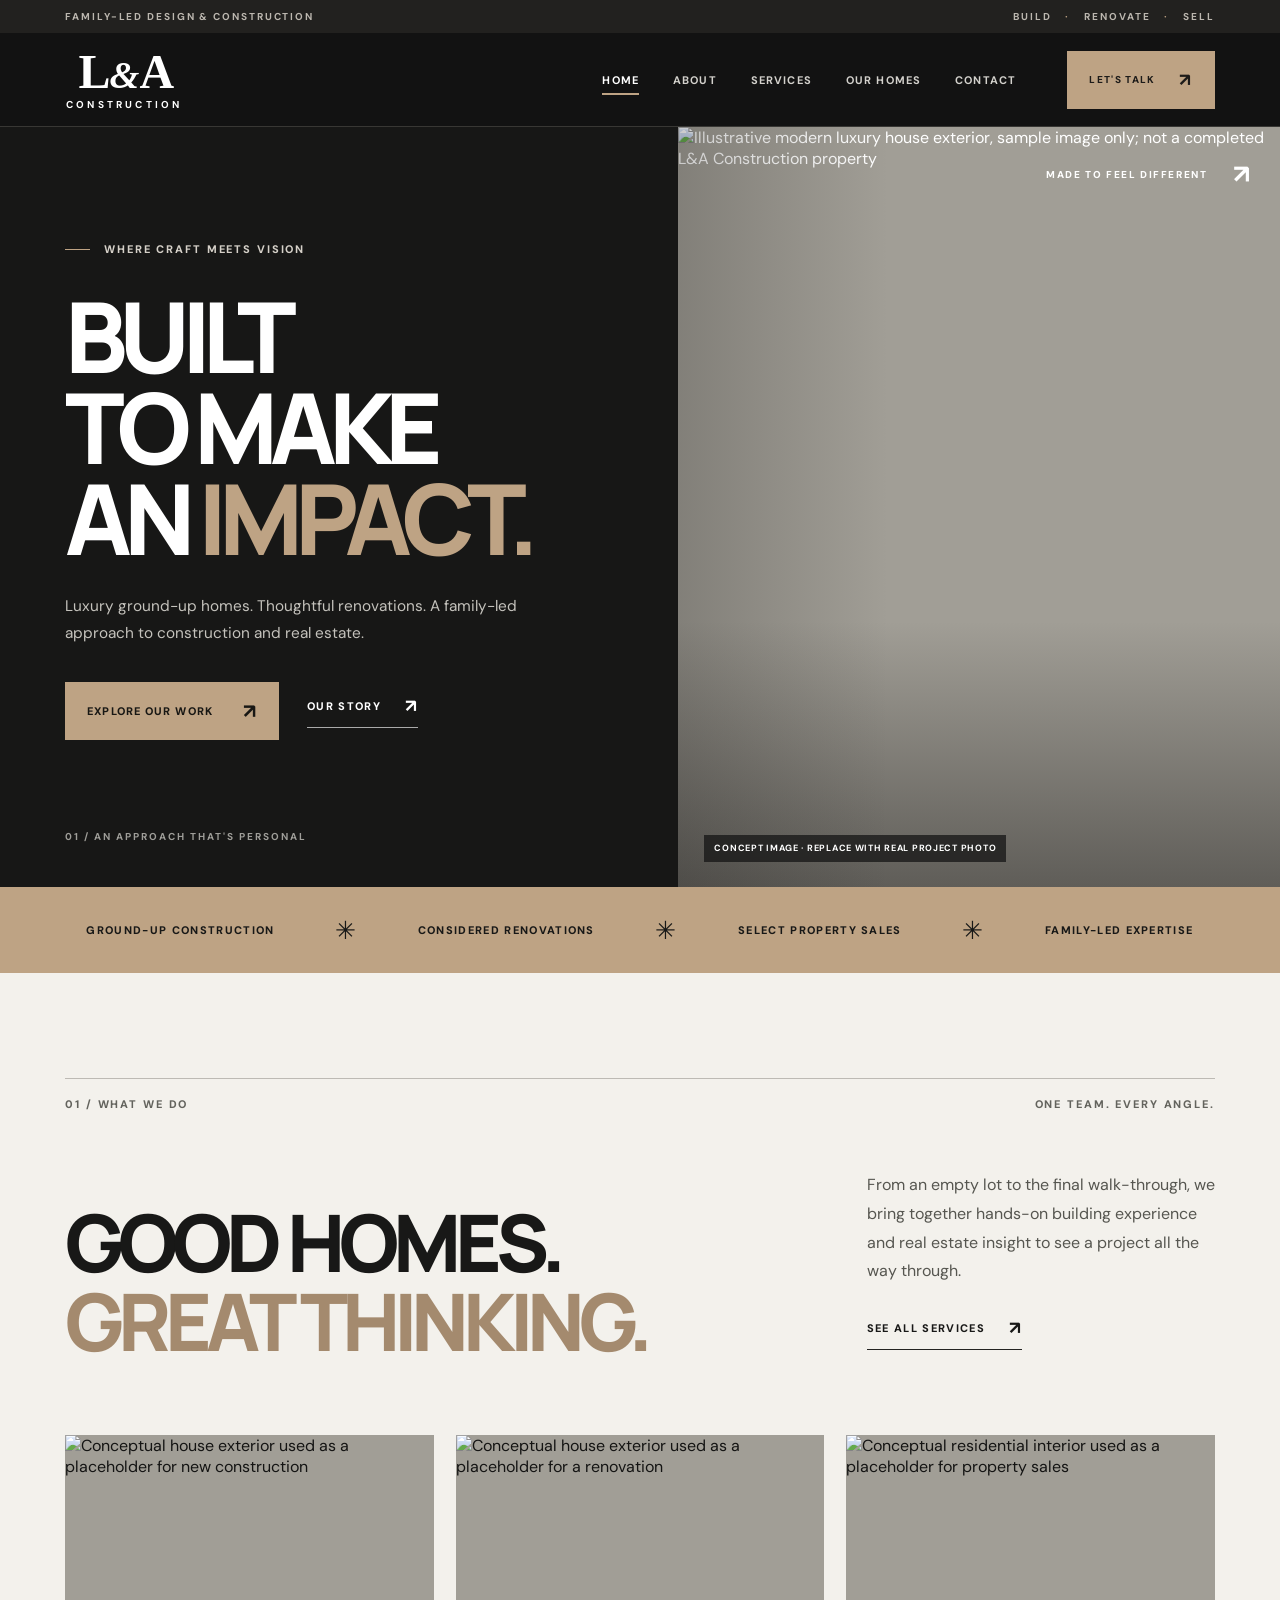
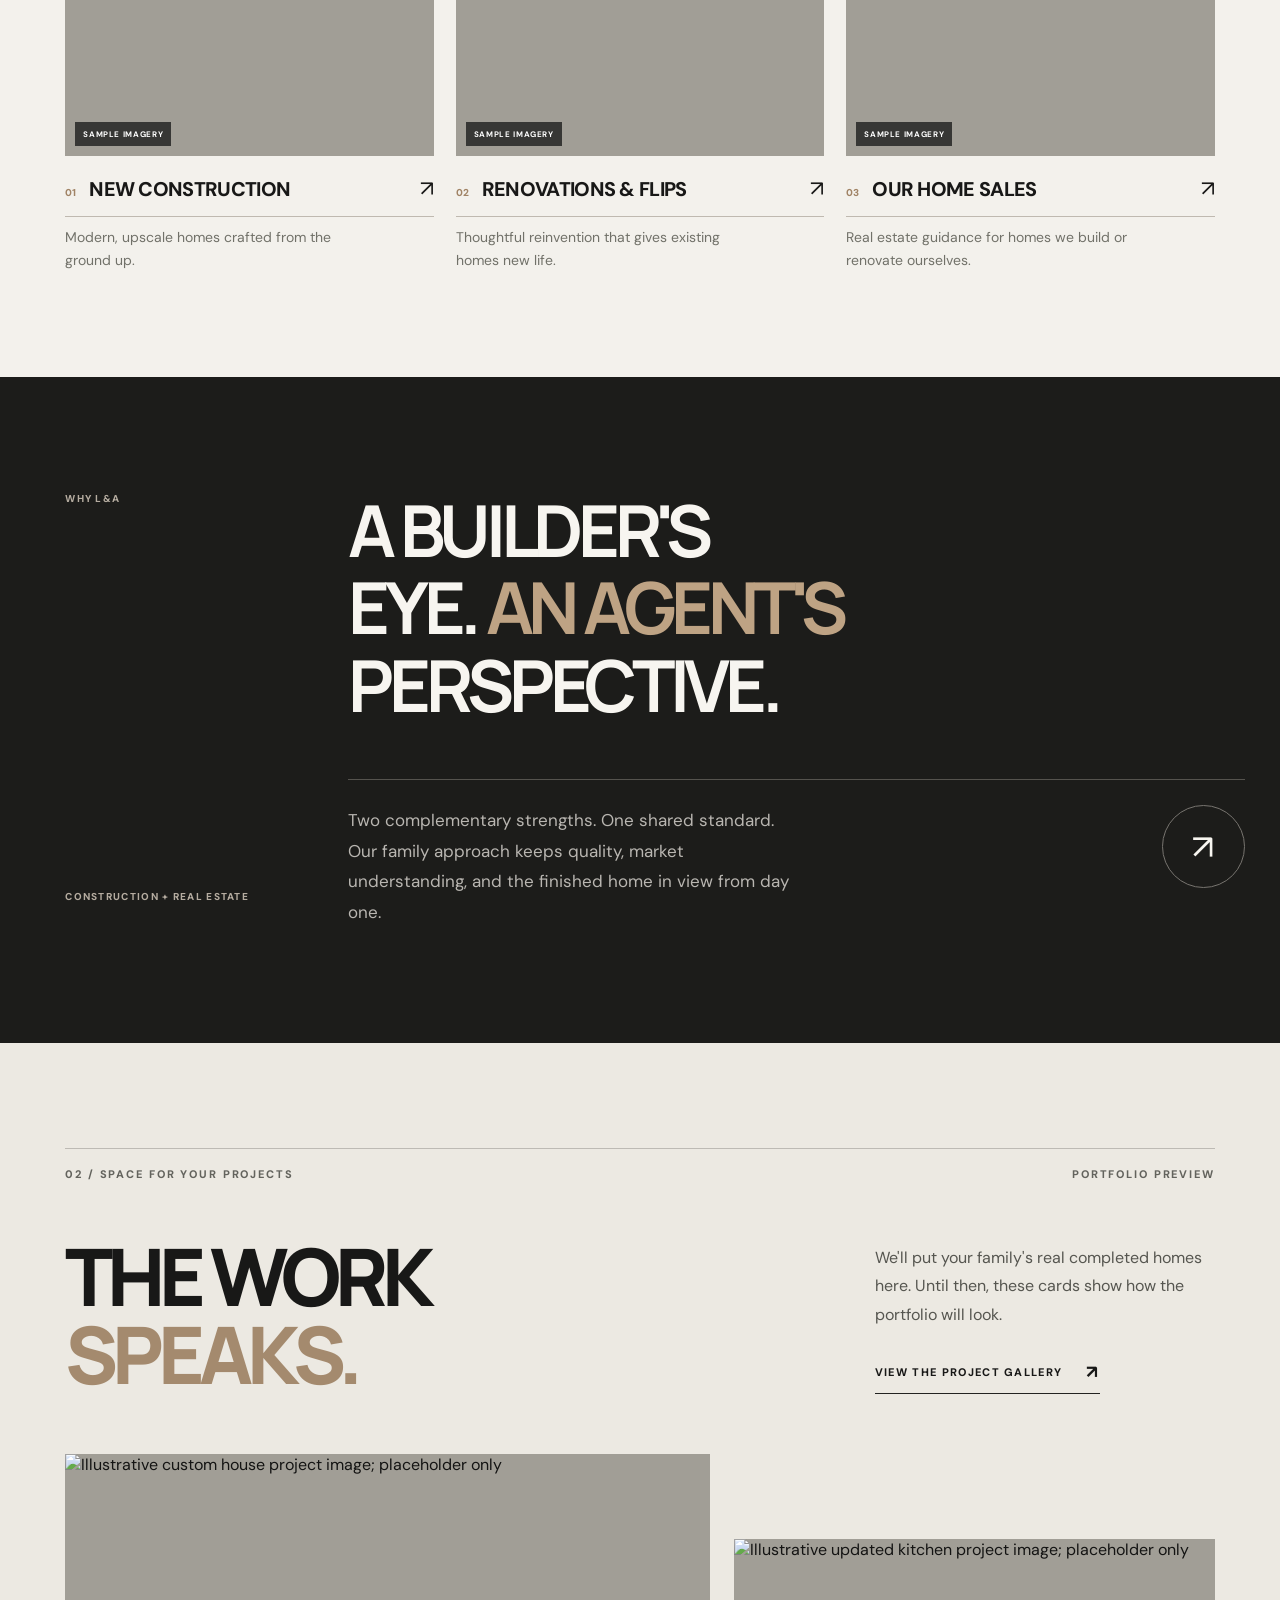
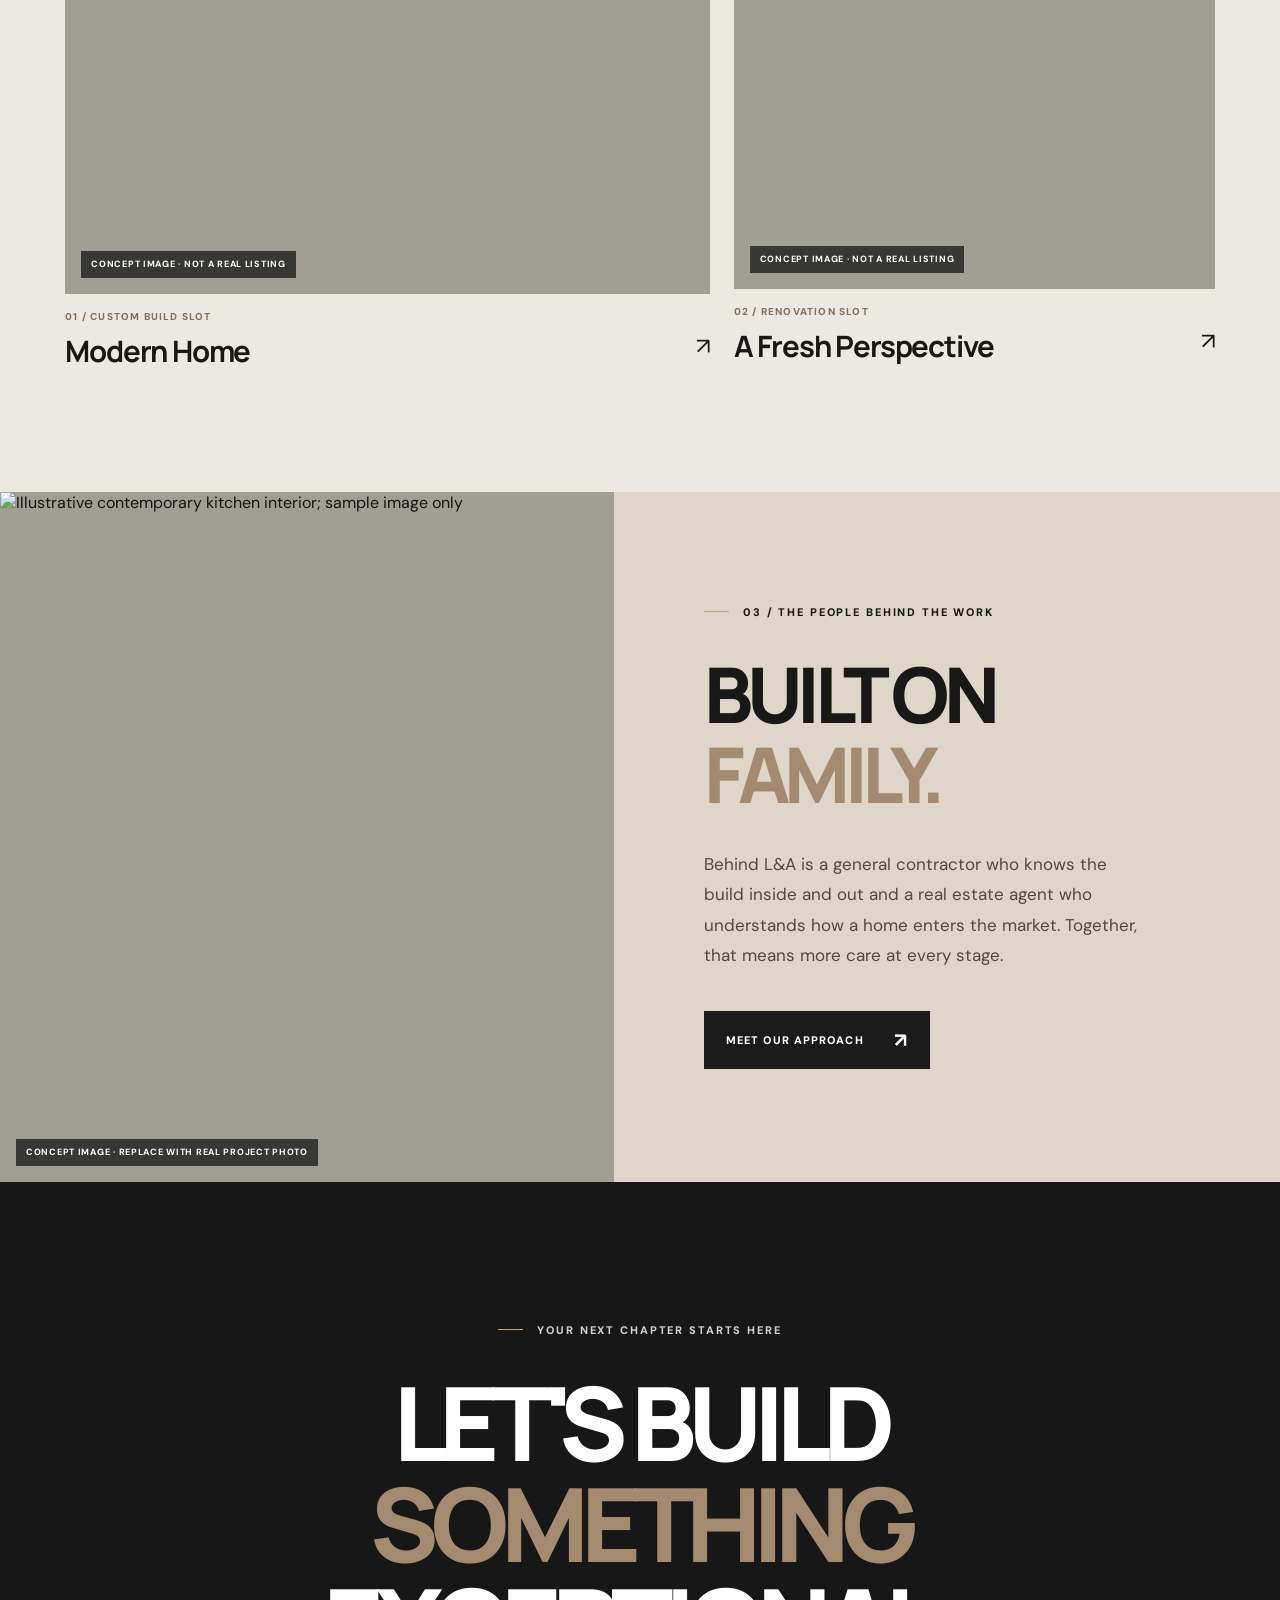
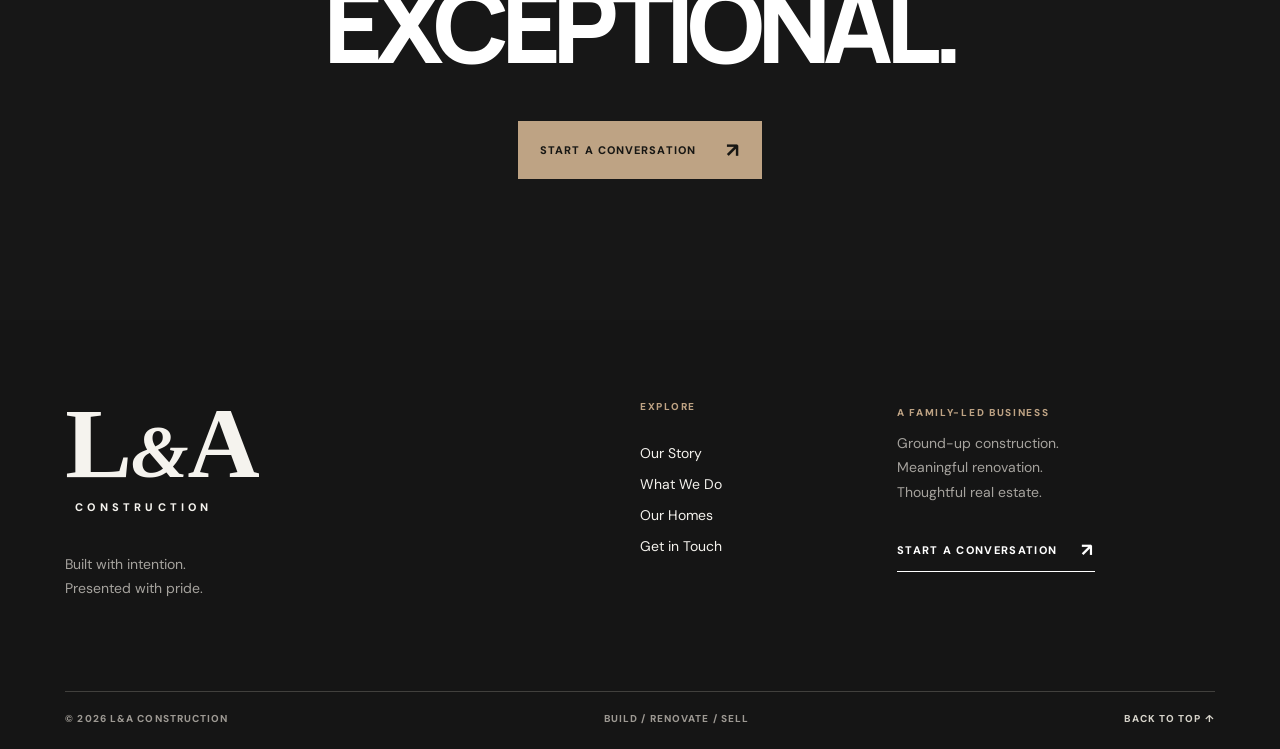
==== index.html @ e08e9a76 "Initial L&A Construction website" ====
<!doctype html><html lang="en"><head><meta charset="utf-8"><meta name="viewport" content="width=device-width,initial-scale=1"><meta name="theme-color" content="#151515"><meta name="description" content="L&amp;A Construction: family-led luxury new builds, considered renovations, house flipping, and sales of homes we build or renovate."><title>Built to Make an Impact | L&amp;A Construction</title><link rel="icon" href="assets/favicon.svg" type="image/svg+xml"><link rel="preconnect" href="https://fonts.googleapis.com"><link rel="preconnect" href="https://fonts.gstatic.com" crossorigin><link href="https://fonts.googleapis.com/css2?family=DM+Sans:wght@400;500;600;700&family=Manrope:wght@400;500;600;700;800&display=swap" rel="stylesheet"><link rel="stylesheet" href="styles.css"></head><body class="home-page"><a class="skip-link" href="#main">Skip to main content</a><div class="utility-bar"><span>FAMILY-LED DESIGN &amp; CONSTRUCTION</span><span>BUILD <i>·</i> RENOVATE <i>·</i> SELL</span></div>
<header class="site-header" id="top">
 <a class="brand" href="index.html" aria-label="L and A Construction — home"><span class="brand-main">L<span class="amp">&amp;</span>A</span><span class="brand-sub">CONSTRUCTION</span></a>
 <nav id="primary-nav" class="main-nav" aria-label="Main navigation"><a href="index.html" class="nav-link active" aria-current="page">Home</a>
<a href="about.html" class="nav-link " >About</a>
<a href="services.html" class="nav-link " >Services</a>
<a href="projects.html" class="nav-link " >Our Homes</a>
<a href="contact.html" class="nav-link " >Contact</a></nav>
 <a class="header-cta" href="contact.html">LET'S TALK <span aria-hidden="true">↗</span></a>
 <button class="nav-toggle" type="button" aria-expanded="false" aria-controls="primary-nav" aria-label="Open navigation"><span></span><span></span></button>
</header><main id="main">
<section class="hero"><div class="hero-copy"><div class="eyebrow light"><span class="eyebrow-line"></span> WHERE CRAFT MEETS VISION</div><h1>BUILT<br>TO MAKE<br>AN <span>IMPACT.</span></h1><p>Luxury ground-up homes. Thoughtful renovations. A family-led approach to construction and real estate.</p><div class="hero-actions"><a class="btn btn-sand" href="services.html">EXPLORE OUR WORK <span aria-hidden="true">↗</span></a><a class="link-underline" href="about.html">OUR STORY <span aria-hidden="true">↗</span></a></div><div class="hero-index">01 / AN APPROACH THAT'S PERSONAL</div></div><div class="hero-image media-frame"><img src="assets/hero-exterior.jpg" alt="Illustrative modern luxury house exterior, sample image only; not a completed L&A Construction property" fetchpriority="high"><div class="hero-photo-tint"></div><span class="photo-label">CONCEPT IMAGE · REPLACE WITH REAL PROJECT PHOTO</span><div class="hero-side-caption">MADE TO FEEL DIFFERENT <span>↗</span></div></div></section>
<section class="brand-ticker" aria-label="Core capabilities"><span>GROUND-UP CONSTRUCTION</span><b>✳</b><span>CONSIDERED RENOVATIONS</span><b>✳</b><span>SELECT PROPERTY SALES</span><b>✳</b><span>FAMILY-LED EXPERTISE</span></section>
<section class="section intro-section"><div class="section-kicker"><span>01 / WHAT WE DO</span><span>ONE TEAM. EVERY ANGLE.</span></div><div class="intro-head"><h2>GOOD HOMES.<br><em>GREAT THINKING.</em></h2><div class="intro-right"><p>From an empty lot to the final walk-through, we bring together hands-on building experience and real estate insight to see a project all the way through.</p><a class="text-link" href="services.html">SEE ALL SERVICES <span aria-hidden="true">↗</span></a></div></div><div class="service-preview-grid"><a href="services.html#new-builds" class="service-preview"><div class="service-preview-media media-frame"><img src="assets/project-new-build.jpg" alt="Conceptual house exterior used as a placeholder for new construction"><span class="photo-label small">SAMPLE IMAGERY</span></div><div class="service-preview-title"><span>01</span><h3>NEW CONSTRUCTION</h3><span aria-hidden="true">↗</span></div><p>Modern, upscale homes crafted from the ground up.</p></a><a href="services.html#renovations" class="service-preview"><div class="service-preview-media media-frame"><img src="assets/project-renovation.jpg" alt="Conceptual house exterior used as a placeholder for a renovation"><span class="photo-label small">SAMPLE IMAGERY</span></div><div class="service-preview-title"><span>02</span><h3>RENOVATIONS & FLIPS</h3><span aria-hidden="true">↗</span></div><p>Thoughtful reinvention that gives existing homes new life.</p></a><a href="services.html#real-estate" class="service-preview"><div class="service-preview-media media-frame"><img src="assets/about-interior.jpg" alt="Conceptual residential interior used as a placeholder for property sales"><span class="photo-label small">SAMPLE IMAGERY</span></div><div class="service-preview-title"><span>03</span><h3>OUR HOME SALES</h3><span aria-hidden="true">↗</span></div><p>Real estate guidance for homes we build or renovate ourselves.</p></a></div></section>
<section class="statement-section"><div class="statement-aside"><span>WHY L&amp;A</span><span>CONSTRUCTION + REAL ESTATE</span></div><div class="statement-main"><h2>A BUILDER'S<br>EYE. <span>AN AGENT'S</span><br>PERSPECTIVE.</h2><div class="statement-bottom"><p>Two complementary strengths. One shared standard. Our family approach keeps quality, market understanding, and the finished home in view from day one.</p><a class="circle-arrow" href="about.html" aria-label="Read about L and A Construction">↗</a></div></div></section>
<section class="section showcase-section"><div class="section-kicker"><span>02 / SPACE FOR YOUR PROJECTS</span><span>PORTFOLIO PREVIEW</span></div><div class="heading-row"><h2>THE WORK<br><em>SPEAKS.</em></h2><div><p>We'll put your family's real completed homes here. Until then, these cards show how the portfolio will look.</p><a class="text-link" href="projects.html">VIEW THE PROJECT GALLERY <span aria-hidden="true">↗</span></a></div></div><div class="showcase-grid"><a class="project-feature primary" href="projects.html"><div class="media-frame"><img src="assets/project-new-build.jpg" alt="Illustrative custom house project image; placeholder only"><span class="photo-label">CONCEPT IMAGE · NOT A REAL LISTING</span></div><div class="project-feature-meta"><span>01 / CUSTOM BUILD SLOT</span><strong>Modern Home</strong><span aria-hidden="true">↗</span></div></a><a class="project-feature secondary" href="projects.html"><div class="media-frame"><img src="assets/project-kitchen.jpg" alt="Illustrative updated kitchen project image; placeholder only"><span class="photo-label">CONCEPT IMAGE · NOT A REAL LISTING</span></div><div class="project-feature-meta"><span>02 / RENOVATION SLOT</span><strong>A Fresh Perspective</strong><span aria-hidden="true">↗</span></div></a></div></section>
<section class="about-teaser"><div class="about-photo media-frame"><img src="assets/about-interior.jpg" alt="Illustrative contemporary kitchen interior; sample image only"><span class="photo-label">CONCEPT IMAGE · REPLACE WITH REAL PROJECT PHOTO</span></div><div class="about-teaser-copy"><span class="eyebrow"><span class="eyebrow-line"></span> 03 / THE PEOPLE BEHIND THE WORK</span><h2>BUILT ON<br><em>FAMILY.</em></h2><p>Behind L&amp;A is a general contractor who knows the build inside and out and a real estate agent who understands how a home enters the market. Together, that means more care at every stage.</p><a href="about.html" class="btn btn-dark">MEET OUR APPROACH <span aria-hidden="true">↗</span></a></div></section>
<section class="full-cta"><span class="eyebrow light"><span class="eyebrow-line"></span> YOUR NEXT CHAPTER STARTS HERE</span><h2>LET'S BUILD<br><em>SOMETHING</em><br>EXCEPTIONAL.</h2><a class="btn btn-sand" href="contact.html">START A CONVERSATION <span aria-hidden="true">↗</span></a></section>
</main><footer class="site-footer"><div class="footer-main"><div><a href="index.html" class="footer-brand">L<span>&amp;</span>A<span class="footer-brand-small">CONSTRUCTION</span></a><p>Built with intention.<br>Presented with pride.</p></div><div class="footer-links"><span class="footer-label">EXPLORE</span><a href="about.html">Our Story</a><a href="services.html">What We Do</a><a href="projects.html">Our Homes</a><a href="contact.html">Get in Touch</a></div><div class="footer-aside"><span class="footer-label">A FAMILY-LED BUSINESS</span><p>Ground-up construction.<br>Meaningful renovation.<br>Thoughtful real estate.</p><a class="text-link light" href="contact.html">START A CONVERSATION <span aria-hidden="true">↗</span></a></div></div><div class="footer-bottom"><span>© <span id="year">2026</span> L&amp;A CONSTRUCTION</span><span>BUILD / RENOVATE / SELL</span><a href="#top">BACK TO TOP ↑</a></div></footer><script src="script.js" defer></script></body></html>
---- styles.css ----
:root{--ink:#181817;--muted:#696962;--paper:#f3f1ec;--warm:#e8e2d8;--white:#fcfbf8;--sand:#bea384;--stroke:#cbc7bf;--title:'Manrope','Arial Black',Arial,sans-serif;--body:'DM Sans',Arial,sans-serif;--page-pad:clamp(24px,5.1vw,92px)}
*{box-sizing:border-box}html{scroll-behavior:smooth}body{margin:0;background:var(--paper);color:var(--ink);font-family:var(--body);-webkit-font-smoothing:antialiased}body.menu-open{overflow:hidden}a{color:inherit;text-decoration:none}button,input,textarea,select{font:inherit}button{cursor:pointer}img{width:100%;max-width:100%;display:block}::selection{background:#c1a17d;color:#151515}a:focus-visible,button:focus-visible,input:focus-visible,select:focus-visible,textarea:focus-visible{outline:3px solid #ae8557;outline-offset:4px}.skip-link{position:fixed;z-index:100;background:#fff;top:-120px;left:15px;padding:12px 18px}.skip-link:focus{top:12px}
.utility-bar{height:33px;background:#22211f;color:#bcb7af;padding:0 var(--page-pad);display:flex;align-items:center;justify-content:space-between;font-size:10px;font-weight:700;letter-spacing:.19em}.utility-bar i{font-style:normal;margin:0 10px;color:var(--sand)}.site-header{height:94px;padding:0 var(--page-pad);display:flex;align-items:center;gap:clamp(24px,4vw,65px);background:#121212;color:white;position:relative;z-index:30;border-bottom:1px solid #383734}.brand{display:inline-flex;flex-direction:column;align-items:center;line-height:.82;min-width:118px;white-space:nowrap}.brand-main{font:800 48px/.9 Georgia,'Times New Roman',serif;letter-spacing:-.085em}.brand-main .amp{font-style:italic;font-size:.8em;letter-spacing:-.075em;margin:0 3px}.brand-sub{font-size:10px;letter-spacing:.32em;font-weight:700;margin-top:7px}.main-nav{margin-left:auto;display:flex;align-items:center;gap:clamp(18px,2.65vw,45px)}.nav-link{font:700 11px var(--body);letter-spacing:.105em;text-transform:uppercase;padding:38px 0;position:relative;color:#d3d1cc;white-space:nowrap}.nav-link:after{content:"";position:absolute;bottom:30px;left:0;width:0;height:2px;background:var(--sand);transition:width .2s}.nav-link.active,.nav-link:hover{color:#fff}.nav-link.active:after,.nav-link:hover:after{width:100%}.header-cta{background:var(--sand);font-size:10px;font-weight:800;letter-spacing:.13em;padding:17px 22px;color:#1d1b19;display:inline-flex;align-items:center;gap:24px;white-space:nowrap;transition:background .2s}.header-cta:hover{background:#d6b794}.header-cta span{font-size:18px}.nav-toggle{display:none;border:0;background:transparent;width:46px;height:42px;padding:9px}.nav-toggle span{display:block;width:27px;height:2px;background:#fff;margin:6px 0;transition:transform .2s}
.eyebrow,.section-kicker,.section-label,.service-overline,.person-no{font-size:11px;letter-spacing:.17em;font-weight:800;text-transform:uppercase}.eyebrow{display:flex;align-items:center;gap:14px}.eyebrow.light{color:#d5d0c8}.eyebrow-line{display:inline-block;width:25px;height:1px;background:var(--sand)}.btn{display:inline-flex;justify-content:space-between;align-items:center;gap:30px;padding:19px 22px;min-height:55px;font:800 11px var(--body);letter-spacing:.1em;white-space:nowrap;transition:transform .25s,background .2s}.btn:hover{transform:translateY(-3px)}.btn span{font-size:20px;line-height:1}.btn-sand{background:var(--sand);color:#181714}.btn-sand:hover{background:#d7ba99}.btn-dark{background:#1b1b1b;color:white}.btn-dark:hover{background:#41403d}.text-link,.link-underline{display:inline-flex;align-items:center;justify-content:space-between;gap:24px;border-bottom:1px solid #232321;padding-bottom:9px;font-size:11px;font-weight:800;letter-spacing:.12em;white-space:nowrap}.text-link span,.link-underline span{font-size:18px}.text-link:hover,.link-underline:hover{color:#977452;border-color:#977452}.text-link.light{color:white;border-color:#fff}.media-frame{position:relative;overflow:hidden;background:#a19e96}.media-frame img{height:100%;object-fit:cover;transition:transform .75s cubic-bezier(.2,.7,.2,1);filter:saturate(.78) contrast(1.04)}a:hover .media-frame img,.media-frame:hover img{transform:scale(1.045)}.photo-label{position:absolute;bottom:16px;left:16px;z-index:2;font-size:9px;line-height:1.25;letter-spacing:.08em;color:white;background:rgba(20,20,20,.75);padding:8px 10px;font-weight:700;max-width:calc(100% - 32px)}.photo-label.small{font-size:8px;bottom:10px;left:10px;padding:7px 8px}
/* HOME */
.hero{background:#171716;color:#fff;display:grid;grid-template-columns:53% 47%;min-height:min(760px,calc(100vh - 127px))}.hero-copy{padding:clamp(70px,9vw,138px) 4.5vw 44px var(--page-pad);display:flex;flex-direction:column;align-items:flex-start;position:relative}.hero h1{font-family:var(--title);font-size:clamp(64px,7.65vw,145px);font-weight:800;letter-spacing:-.085em;line-height:.93;margin:34px 0 30px}.hero h1 span{color:var(--sand)}.hero-copy>p{color:#c4c2bc;font-size:clamp(15px,1.2vw,18px);line-height:1.75;max-width:510px;margin:0 0 35px}.hero-actions{display:flex;gap:28px;align-items:center;flex-wrap:wrap}.link-underline{border-color:#aaa;color:#fff}.hero-index{font-size:10px;letter-spacing:.2em;color:#9f9e99;margin-top:auto;padding-top:55px;font-weight:700}.hero-image>img{object-position:50% 47%}.hero-image:after{content:"";position:absolute;inset:0;background:linear-gradient(90deg,rgba(20,19,18,.22),transparent 35%),linear-gradient(0deg,rgba(15,14,13,.45),transparent 35%);pointer-events:none}.hero-image .photo-label{z-index:4;bottom:25px;left:26px}.hero-side-caption{position:absolute;right:28px;top:30px;display:flex;align-items:center;gap:26px;font-size:10px;font-weight:800;letter-spacing:.16em;z-index:4}.hero-side-caption span{font-size:26px}.brand-ticker{min-height:86px;display:flex;align-items:center;justify-content:space-around;gap:18px;background:var(--sand);padding:18px var(--page-pad);font-size:11px;letter-spacing:.12em;font-weight:800;text-align:center}.brand-ticker b{font-size:25px;font-weight:400}
.section{padding:105px var(--page-pad)}.section-kicker{border-top:1px solid #bdbab4;padding-top:18px;display:flex;justify-content:space-between;gap:16px;color:#63635d}.intro-head{display:flex;justify-content:space-between;gap:60px;align-items:flex-end;margin:60px 0 75px}.intro-head h2,.heading-row h2{font-family:var(--title);font-size:clamp(58px,6.2vw,116px);font-weight:800;letter-spacing:-.075em;line-height:.99;margin:0}.intro-head h2 em,.heading-row h2 em,.about-teaser h2 em,.about-story-copy h2 em,.values-section h2 em,.full-cta h2 em,.service-detail h2 em,.contact-info h2 em{font-style:normal;color:#a48a6e}.intro-right{max-width:348px;padding-bottom:10px}.intro-right p,.heading-row p{font-size:16px;line-height:1.8;color:#565650;margin:0 0 30px}.service-preview-grid{display:grid;grid-template-columns:repeat(3,minmax(0,1fr));gap:22px}.service-preview-media{aspect-ratio:1.15}.service-preview-title{border-bottom:1px solid #bfb9b0;margin:18px 0 9px;display:flex;align-items:baseline;gap:13px;padding-bottom:13px}.service-preview-title>span:first-child{font-weight:800;font-size:10px;color:#a08365}.service-preview-title h3{font-size:clamp(16px,1.55vw,24px);letter-spacing:-.035em;font-weight:800;margin:0;flex:1}.service-preview-title>span:last-child{font-size:22px}.service-preview>p{color:#717169;font-size:14px;line-height:1.65;margin:0;max-width:310px}
.statement-section{background:#1c1c1a;color:#f7f5f0;display:grid;grid-template-columns:22% 78%;padding:clamp(74px,9vw,150px) var(--page-pad);gap:30px}.statement-aside{font-size:10px;letter-spacing:.13em;font-weight:800;color:#b5aca0;display:flex;flex-direction:column;justify-content:space-between;padding-bottom:25px}.statement-main h2{font-family:var(--title);font-size:clamp(54px,5.6vw,105px);letter-spacing:-.074em;line-height:1.08;margin:0 0 55px}.statement-main h2 span{color:var(--sand)}.statement-bottom{border-top:1px solid #55534e;display:flex;justify-content:space-between;padding-top:25px;gap:35px}.statement-bottom p{max-width:450px;font-size:17px;color:#b9b6b1;line-height:1.8;margin:0}.circle-arrow{width:83px;height:83px;flex:0 0 83px;border:1px solid #77746f;border-radius:50%;display:flex;align-items:center;justify-content:center;font-size:35px;transition:background .2s}.circle-arrow:hover{background:#4f4740}
.showcase-section{background:#ece9e2}.heading-row{display:flex;justify-content:space-between;gap:60px;align-items:end;margin:56px 0 60px}.heading-row>div{max-width:340px}.showcase-grid{display:grid;grid-template-columns:1.34fr 1fr;gap:24px;align-items:start}.project-feature .media-frame{height:440px}.project-feature.secondary{margin-top:85px}.project-feature.secondary .media-frame{height:350px}.project-feature.primary img{object-position:center}.project-feature-meta{display:grid;grid-template-columns:1fr auto;gap:8px;padding:16px 0}.project-feature-meta span:first-child{grid-column:1 / -1;font-size:10px;letter-spacing:.12em;font-weight:800;color:#816f5c}.project-feature-meta strong{font-family:var(--title);font-size:clamp(20px,2.3vw,34px);letter-spacing:-.04em}.project-feature-meta span:last-child{font-size:23px}
.about-teaser{display:grid;grid-template-columns:48% 52%;background:#ded6c9;min-height:690px}.about-photo img{object-position:40% center}.about-teaser-copy{padding:clamp(55px,8.5vw,130px) var(--page-pad) clamp(55px,8.5vw,130px) clamp(40px,7vw,110px);display:flex;align-items:flex-start;flex-direction:column;justify-content:center}.about-teaser-copy h2{font-family:var(--title);font-size:clamp(60px,6vw,100px);font-weight:800;letter-spacing:-.075em;line-height:1.04;margin:35px 0}.about-teaser-copy p{font-size:17px;line-height:1.8;max-width:440px;color:#4c4a46;margin:0 0 40px}.full-cta{background:#171717;color:white;padding:clamp(95px,11vw,165px) var(--page-pad);text-align:center;display:flex;align-items:center;flex-direction:column}.full-cta h2{font-family:var(--title);font-size:clamp(65px,8vw,145px);letter-spacing:-.08em;line-height:.99;font-weight:800;margin:35px 0 45px}
/* INNER HEROES */
.page-hero{padding:60px var(--page-pad) 78px}.page-hero.pale{background:#eae6dd}.page-hero h1{font-family:var(--title);font-size:clamp(65px,8.3vw,154px);font-weight:800;letter-spacing:-.087em;line-height:1.02;margin:82px 0 75px}.page-hero h1 span{color:#af9477}.page-hero-bottom{display:flex;align-items:end;justify-content:space-between;gap:30px}.page-hero-bottom p{font-size:clamp(17px,1.7vw,23px);line-height:1.55;max-width:485px;margin:0}.page-hero-bottom>span{font-size:10px;letter-spacing:.16em;white-space:nowrap;font-weight:800;color:#74716c}
/* ABOUT */
.about-story-grid{display:grid;grid-template-columns:50% 50%;min-height:670px}.about-story-image img{object-position:center}.about-story-copy{padding:90px var(--page-pad);display:flex;flex-direction:column;align-items:flex-start;justify-content:center;background:#f6f4ef}.about-story-copy h2,.values-section h2{font-family:var(--title);font-size:clamp(58px,5.3vw,96px);letter-spacing:-.075em;line-height:1.03;margin:40px 0}.about-story-copy>p{max-width:530px;font-size:17px;line-height:1.8;color:#575751;margin:0 0 20px}.people-section{background:#e6e1d8}.people-grid{display:grid;grid-template-columns:1fr 1fr;gap:22px;margin-top:70px}.person-card{background:#f5f2ec;padding:50px;min-height:460px;display:flex;flex-direction:column}.person-no{color:#a38a6a}.person-card h3{font:800 clamp(65px,6.5vw,115px)/.95 var(--title);letter-spacing:-.08em;margin:43px 0 25px}.person-card p{font-size:16px;line-height:1.8;max-width:485px;color:#595852;margin:0 0 46px}.person-role{font-size:10px;font-weight:800;letter-spacing:.16em;border-top:1px solid #b9b3aa;padding-top:18px;margin-top:auto}.values-section{background:#1c1c1b;color:white;padding:110px var(--page-pad);display:grid;grid-template-columns:1fr 1fr;gap:70px}.value-lines{padding-top:30px}.value-lines>div{display:grid;grid-template-columns:50px 1fr;border-top:1px solid #595753;padding:25px 0 28px;gap:0 15px}.value-lines>div>span{font-size:12px;color:var(--sand);font-weight:800}.value-lines strong{font-size:29px;letter-spacing:-.04em;font-weight:800}.value-lines p{grid-column:2;font-size:15px;line-height:1.75;color:#bcb8b1;margin:11px 0 0;max-width:420px}.inset-cta{padding:70px var(--page-pad);background:#d6cabb;display:flex;align-items:center;justify-content:space-between;gap:24px}.inset-cta p{font:800 clamp(19px,2.2vw,35px) var(--title);letter-spacing:-.035em;margin:0}
/* SERVICES */
.service-detail{display:grid;grid-template-columns:49% 51%;min-height:720px;scroll-margin-top:20px}.service-detail.reverse .service-detail-media{order:2}.service-detail.reverse .service-detail-copy{order:1;background:#e5ded2}.service-detail-copy{background:#f5f3ed;padding:70px clamp(42px,6.7vw,115px);display:flex;align-items:flex-start;justify-content:center;flex-direction:column}.service-overline{color:#816e57;display:flex;gap:16px;justify-content:space-between;width:100%;border-bottom:1px solid #c5beb5;padding-bottom:16px}.service-detail h2{font-family:var(--title);font-size:clamp(58px,5.8vw,103px);letter-spacing:-.079em;line-height:1.02;margin:58px 0 25px}.service-detail-copy>p{max-width:495px;line-height:1.75;color:#56554f;font-size:17px;margin:0 0 28px}.service-tags{display:flex;flex-wrap:wrap;gap:8px;margin-bottom:40px}.service-tags span{border:1px solid #bfb8ad;padding:9px 10px;font-size:9px;letter-spacing:.09em;font-weight:800}.service-detail-media img{object-position:55%}
/* PROJECTS */
.notice{display:grid;grid-template-columns:1fr 2.4fr;gap:50px;background:#ded3c3;padding:24px 30px;margin-bottom:48px;align-items:center}.notice strong{font-size:12px;letter-spacing:.09em;line-height:1.5}.notice span{font-size:13px;color:#4a4843;line-height:1.6}.gallery-toolbar{display:flex;justify-content:space-between;align-items:center;gap:20px;margin:0 0 30px}.filter-bar{display:flex;flex-wrap:wrap;gap:6px}.filter-button{background:transparent;border:1px solid #ccc6bc;color:#393833;padding:14px 18px;font-size:11px;font-weight:800;letter-spacing:.07em}.filter-button span{font-size:9px;color:#8c7c6e;margin-left:8px}.filter-button:hover,.filter-button.selected{background:#20201e;border-color:#20201e;color:#fff}.filter-button.selected span{color:var(--sand)}.gallery-count{font-size:10px;letter-spacing:.14em;font-weight:800;color:#8b8277}.gallery-grid{display:grid;grid-template-columns:repeat(2,minmax(0,1fr));gap:58px 27px}.gallery-card[hidden]{display:none!important}.gallery-image{aspect-ratio:1.38}.gallery-image img{object-position:center}.gallery-num{position:absolute;z-index:2;top:15px;right:15px;color:#fff;font-size:11px;font-weight:800;text-shadow:0 1px 5px #222}.gallery-details{display:flex;justify-content:space-between;gap:25px;padding:17px 0 4px}.gallery-details span:first-child{font-size:10px;letter-spacing:.12em;color:#947c61;font-weight:800;text-transform:uppercase}.gallery-details h2{font:800 clamp(24px,3.1vw,43px) var(--title);letter-spacing:-.05em;margin:5px 0 0}.gallery-plus{font-size:25px}.gallery-card>p{font-size:14px;color:#696963;margin:8px 0 0}
/* CONTACT */
.contact-grid{display:grid;grid-template-columns:44% 56%;background:#f8f6f1}.contact-info{padding:95px clamp(32px,6vw,100px) 85px var(--page-pad)}.contact-info h2{font:800 clamp(56px,5.6vw,100px)/1 var(--title);letter-spacing:-.08em;margin:40px 0}.contact-info>p{font-size:17px;color:#585651;line-height:1.75;max-width:450px}.contact-lines{margin:55px 0;border-top:1px solid #cfc8bc}.contact-lines>div{border-bottom:1px solid #cfc8bc;display:grid;grid-template-columns:100px 1fr;gap:10px;padding:23px 0;align-items:start}.contact-lines span{font-size:10px;font-weight:800;letter-spacing:.1em;color:#9d856c}.contact-lines strong{font-size:15px;font-weight:600}.contact-info .contact-hint{font-size:12px;color:#74685c;line-height:1.6}.contact-form-wrap{background:#e5ded3;padding:90px clamp(30px,6vw,110px)}.form-kicker{font-size:11px;letter-spacing:.2em;font-weight:800;margin-bottom:38px}.contact-form-wrap form>label,.form-row label{display:flex;flex-direction:column;gap:13px;margin-bottom:28px;font-size:10px;font-weight:800;letter-spacing:.12em}.form-row{display:grid;grid-template-columns:1fr 1fr;gap:18px}.contact-form-wrap input,.contact-form-wrap textarea,.contact-form-wrap select{background:transparent;border:0;border-bottom:1px solid #aaa093;border-radius:0;padding:14px 0 16px;color:#222;width:100%;font-weight:500;font-size:15px;letter-spacing:0;outline-offset:2px}.contact-form-wrap textarea{resize:vertical;min-height:165px}.contact-form-wrap select{appearance:auto}.contact-form-wrap input::placeholder,.contact-form-wrap textarea::placeholder{color:#958b7e}.form-submit{width:100%;margin-top:15px}.form-feedback{font-size:13px;line-height:1.5;min-height:22px;margin:17px 0 0;color:#5f3a28}.contact-bottom-photo{height:320px}.contact-bottom-photo img{object-position:50% 54%;filter:brightness(.68) saturate(.72)}.contact-bottom-photo>div{position:absolute;inset:0;display:flex;align-items:center;justify-content:space-evenly;gap:30px;color:#fff;font:800 clamp(21px,4vw,70px) var(--title);letter-spacing:-.05em;text-align:center}
/* FOOTER */
.site-footer{background:#151515;color:#f5f3ee;padding:80px var(--page-pad) 24px}.footer-main{display:grid;grid-template-columns:2fr .8fr 1.2fr;gap:45px;padding-bottom:90px}.footer-brand{display:block;font:800 100px/.87 Georgia,serif;letter-spacing:-.09em;white-space:nowrap}.footer-brand>span:first-child{font-style:italic;font-size:.74em;margin:0 8px}.footer-brand-small{display:block;font:800 11px var(--body);letter-spacing:.38em;margin:13px 0 0 10px}.footer-main>div>p{font-size:14px;line-height:1.75;color:#a6a39e;margin:38px 0 0}.footer-links{display:flex;flex-direction:column;gap:13px}.footer-label{font-size:10px;letter-spacing:.17em;font-weight:800;color:var(--sand);margin-bottom:18px}.footer-links a{font-size:14px}.footer-links a:hover{color:var(--sand)}.footer-aside p{margin:10px 0 34px!important}.footer-bottom{padding-top:20px;border-top:1px solid #41403d;color:#9d9993;display:flex;align-items:center;justify-content:space-between;gap:12px;font-size:10px;letter-spacing:.11em;font-weight:800}.footer-bottom a{color:#d6d3ca}
@media(max-width:1180px){.header-cta{display:none}.site-header{height:86px}.hero h1{font-size:clamp(60px,7.5vw,110px)}.hero-copy{padding-top:110px}.brand-ticker{font-size:9px}.page-hero h1{font-size:clamp(60px,8vw,112px)}.service-detail-copy{padding:70px 42px}.service-detail h2{font-size:clamp(55px,5.4vw,75px)}}
@media(max-width:900px){.site-header{height:80px}.nav-toggle{display:block;margin-left:auto;z-index:32}.main-nav{display:none;position:absolute;top:80px;left:0;right:0;background:#181817;flex-direction:column;align-items:stretch;gap:0;padding:17px var(--page-pad) 30px;box-shadow:0 10px 15px #0005}.main-nav.is-open{display:flex}.nav-link{padding:15px 0;font-size:14px;border-bottom:1px solid #353432}.nav-link:after{bottom:11px}.nav-toggle[aria-expanded="true"] span:first-child{transform:translateY(4px) rotate(45deg)}.nav-toggle[aria-expanded="true"] span:last-child{transform:translateY(-4px) rotate(-45deg)}.hero{grid-template-columns:1fr;min-height:0}.hero-copy{padding:83px var(--page-pad) 70px}.hero h1{font-size:clamp(68px,13.8vw,120px)}.hero-index{padding-top:60px}.hero-image{height:510px}.brand-ticker{flex-wrap:wrap;padding-top:25px;padding-bottom:25px}.intro-head,.heading-row{gap:40px;align-items:flex-start}.service-preview-grid{gap:14px}.statement-section{grid-template-columns:1fr}.statement-aside{flex-direction:row}.statement-main h2{font-size:clamp(55px,8.8vw,89px)}.showcase-grid{grid-template-columns:1fr 1fr}.project-feature .media-frame{height:340px}.project-feature.secondary{margin-top:65px}.project-feature.secondary .media-frame{height:290px}.about-teaser{grid-template-columns:1fr 1fr;min-height:580px}.about-teaser-copy{padding:70px 40px}.about-teaser-copy h2{font-size:clamp(60px,7vw,85px)}.page-hero h1{font-size:clamp(60px,9vw,99px)}.about-story-grid{min-height:590px}.about-story-copy{padding:70px 40px}.about-story-copy h2{font-size:65px}.values-section{gap:35px}.service-detail{grid-template-columns:1fr 1fr;min-height:620px}.service-detail h2{font-size:58px}.service-detail-copy{padding:65px 36px}.contact-grid{grid-template-columns:1fr 1fr}.contact-info{padding:75px 32px}.contact-form-wrap{padding:75px 32px}.form-row{grid-template-columns:1fr;gap:0}.footer-main{grid-template-columns:1.5fr .8fr 1fr}.footer-brand{font-size:80px}}
@media(max-width:680px){:root{--page-pad:22px}.utility-bar{height:29px;font-size:8px;justify-content:center}.utility-bar span:last-child{display:none}.site-header{height:72px}.main-nav{top:72px}.brand-main{font-size:40px}.brand-sub{font-size:8px}.hero-copy{padding:70px var(--page-pad) 48px}.hero h1{font-size:clamp(53px,15vw,89px);line-height:.98;margin:28px 0}.hero-copy>p{font-size:15px}.hero-actions{gap:25px}.hero-index{padding-top:55px}.hero-image{height:460px}.hero-side-caption{display:none}.brand-ticker{display:grid;grid-template-columns:1fr auto 1fr;row-gap:15px;font-size:8px;min-height:0}.brand-ticker span:nth-of-type(3),.brand-ticker span:nth-of-type(4),.brand-ticker b:nth-of-type(3),.brand-ticker b:nth-of-type(4){display:none}.brand-ticker b{font-size:18px}.section{padding:76px var(--page-pad)}.section-kicker{font-size:9px}.section-kicker span:last-child{text-align:right}.intro-head,.heading-row{flex-direction:column;gap:30px;margin:47px 0}.intro-head h2,.heading-row h2{font-size:clamp(55px,13vw,90px)}.intro-right{max-width:100%}.intro-right p,.heading-row p{font-size:15px}.service-preview-grid{grid-template-columns:1fr;gap:42px}.service-preview-media{aspect-ratio:1.45}.service-preview-title h3{font-size:21px}.statement-section{padding:79px var(--page-pad)}.statement-main h2{font-size:clamp(42px,10vw,80px);margin:30px 0 35px}.statement-aside span:last-child{text-align:right}.statement-bottom{align-items:center}.statement-bottom p{font-size:14px}.circle-arrow{height:58px;width:58px;flex-basis:58px;font-size:27px}.showcase-grid{grid-template-columns:1fr;gap:25px}.project-feature .media-frame,.project-feature.secondary .media-frame{height:340px}.project-feature.secondary{margin-top:0}.about-teaser{grid-template-columns:1fr}.about-photo{height:450px}.about-teaser-copy{padding:75px var(--page-pad)}.about-teaser-copy h2{font-size:65px}.about-teaser-copy p{font-size:15px}.full-cta{padding:85px var(--page-pad)}.full-cta h2{font-size:clamp(53px,11.8vw,83px)}.page-hero{padding:43px var(--page-pad) 70px}.page-hero h1{font-size:clamp(47px,11vw,78px);margin:55px 0 60px}.page-hero-bottom{align-items:start;flex-direction:column;gap:24px}.page-hero-bottom p{font-size:16px}.about-story-grid{grid-template-columns:1fr}.about-story-image{height:450px}.about-story-copy{padding:72px var(--page-pad)}.about-story-copy h2{font-size:62px}.about-story-copy>p{font-size:15px}.people-grid{grid-template-columns:1fr;gap:17px;margin-top:48px}.person-card{padding:35px 29px;min-height:380px}.person-card h3{font-size:79px}.values-section{grid-template-columns:1fr;padding:75px var(--page-pad);gap:15px}.values-section h2{font-size:64px}.inset-cta{flex-direction:column;align-items:flex-start;padding:47px var(--page-pad)}.service-detail{grid-template-columns:1fr}.service-detail-media{height:430px}.service-detail-copy{padding:65px var(--page-pad)}.service-detail.reverse .service-detail-media{order:0}.service-detail.reverse .service-detail-copy{order:1}.service-detail h2{font-size:clamp(60px,12.5vw,80px);margin:45px 0 25px}.service-detail-copy>p{font-size:15px}.notice{grid-template-columns:1fr;gap:8px;padding:22px}.gallery-toolbar{flex-direction:column;align-items:flex-start}.filter-button{font-size:10px;padding:12px 10px}.filter-button span{margin-left:4px}.gallery-grid{grid-template-columns:1fr;gap:45px}.gallery-image{aspect-ratio:1.25}.gallery-details h2{font-size:31px}.contact-grid{grid-template-columns:1fr}.contact-info{padding:76px var(--page-pad)}.contact-info h2{font-size:67px}.contact-form-wrap{padding:70px var(--page-pad)}.contact-bottom-photo{height:310px}.contact-bottom-photo>div{display:flex;flex-direction:column;justify-content:center;gap:10px;font-size:37px}.contact-bottom-photo>div span{display:block}.footer-main{grid-template-columns:1fr 1fr;gap:50px 20px;padding-bottom:58px}.footer-main>div:first-child{grid-column:1 / -1}.footer-brand{font-size:82px}.footer-aside{grid-column:2}.footer-links{grid-column:1;grid-row:2}.footer-bottom{flex-wrap:wrap;gap:20px;font-size:9px}.footer-bottom span:nth-child(2){display:none}}
@media(prefers-reduced-motion:reduce){html{scroll-behavior:auto}*,*:before,*:after{transition-duration:.01ms!important;animation-duration:.01ms!important}}
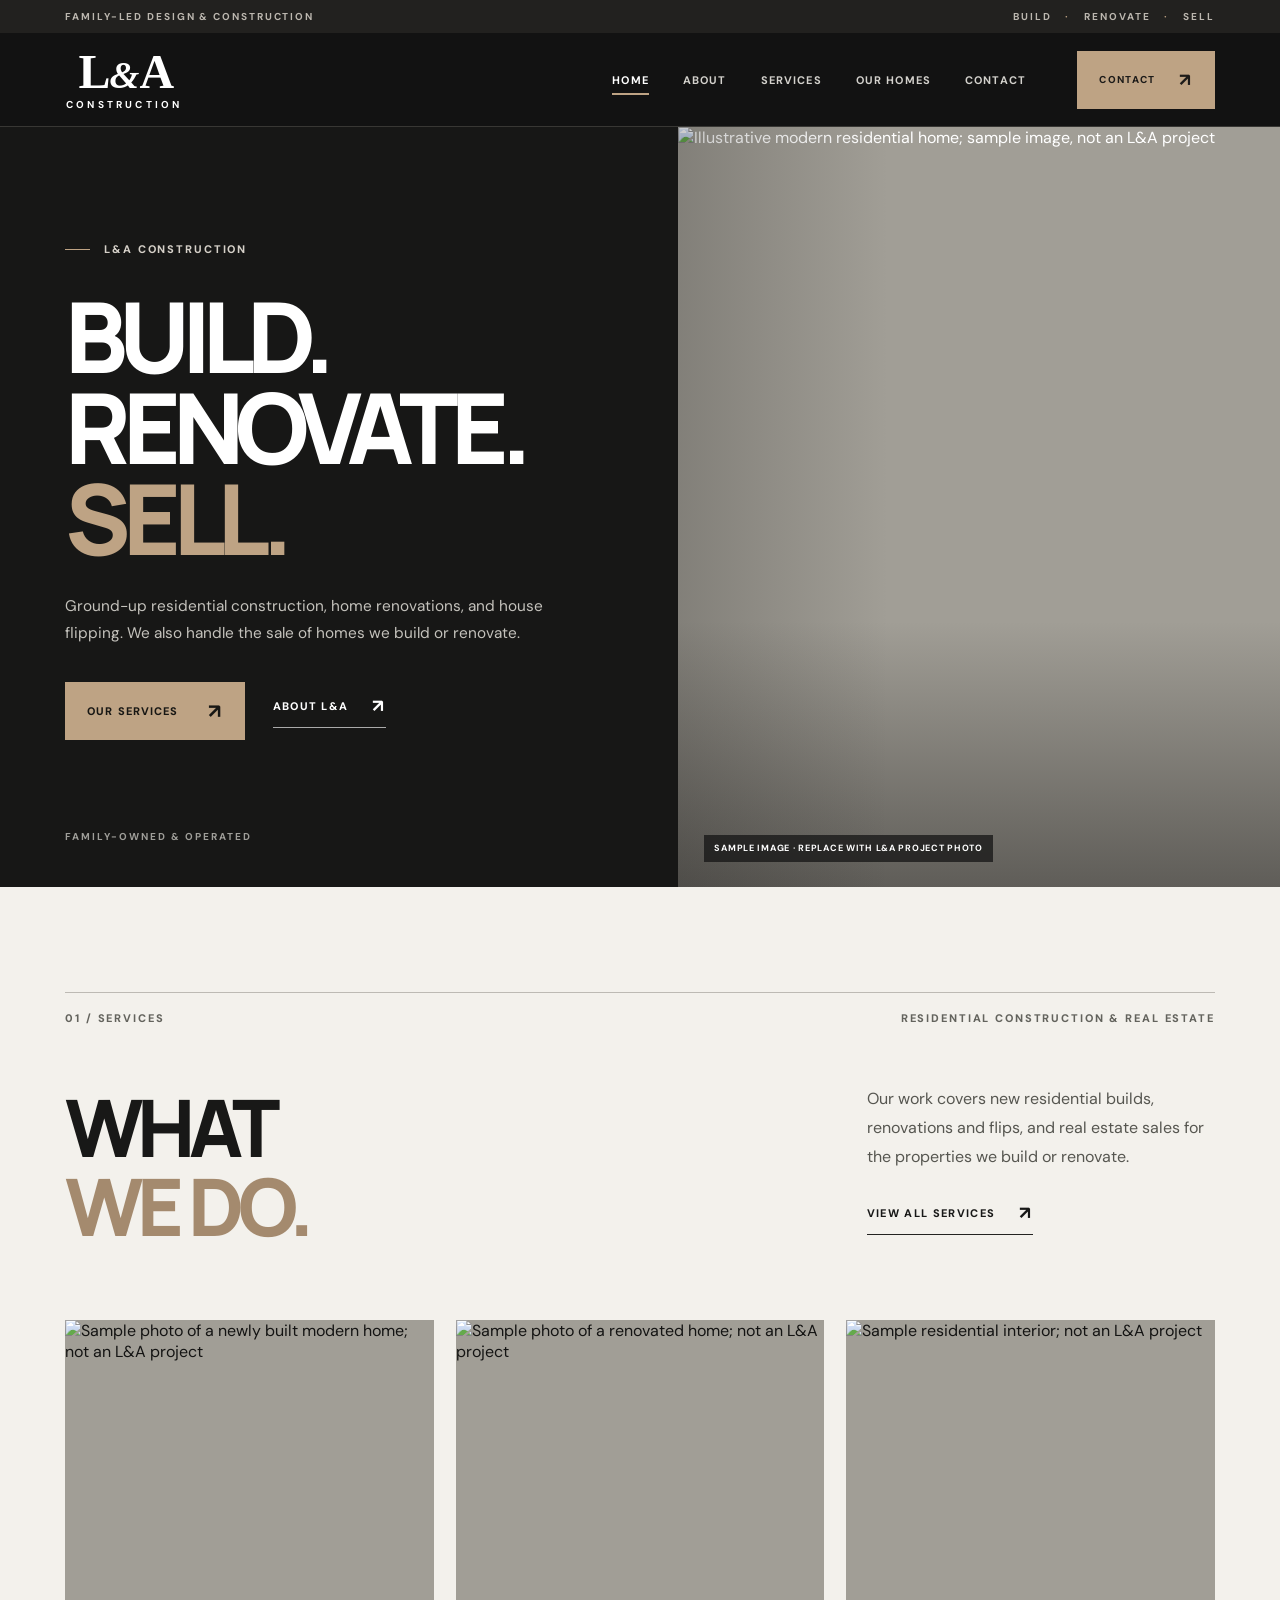
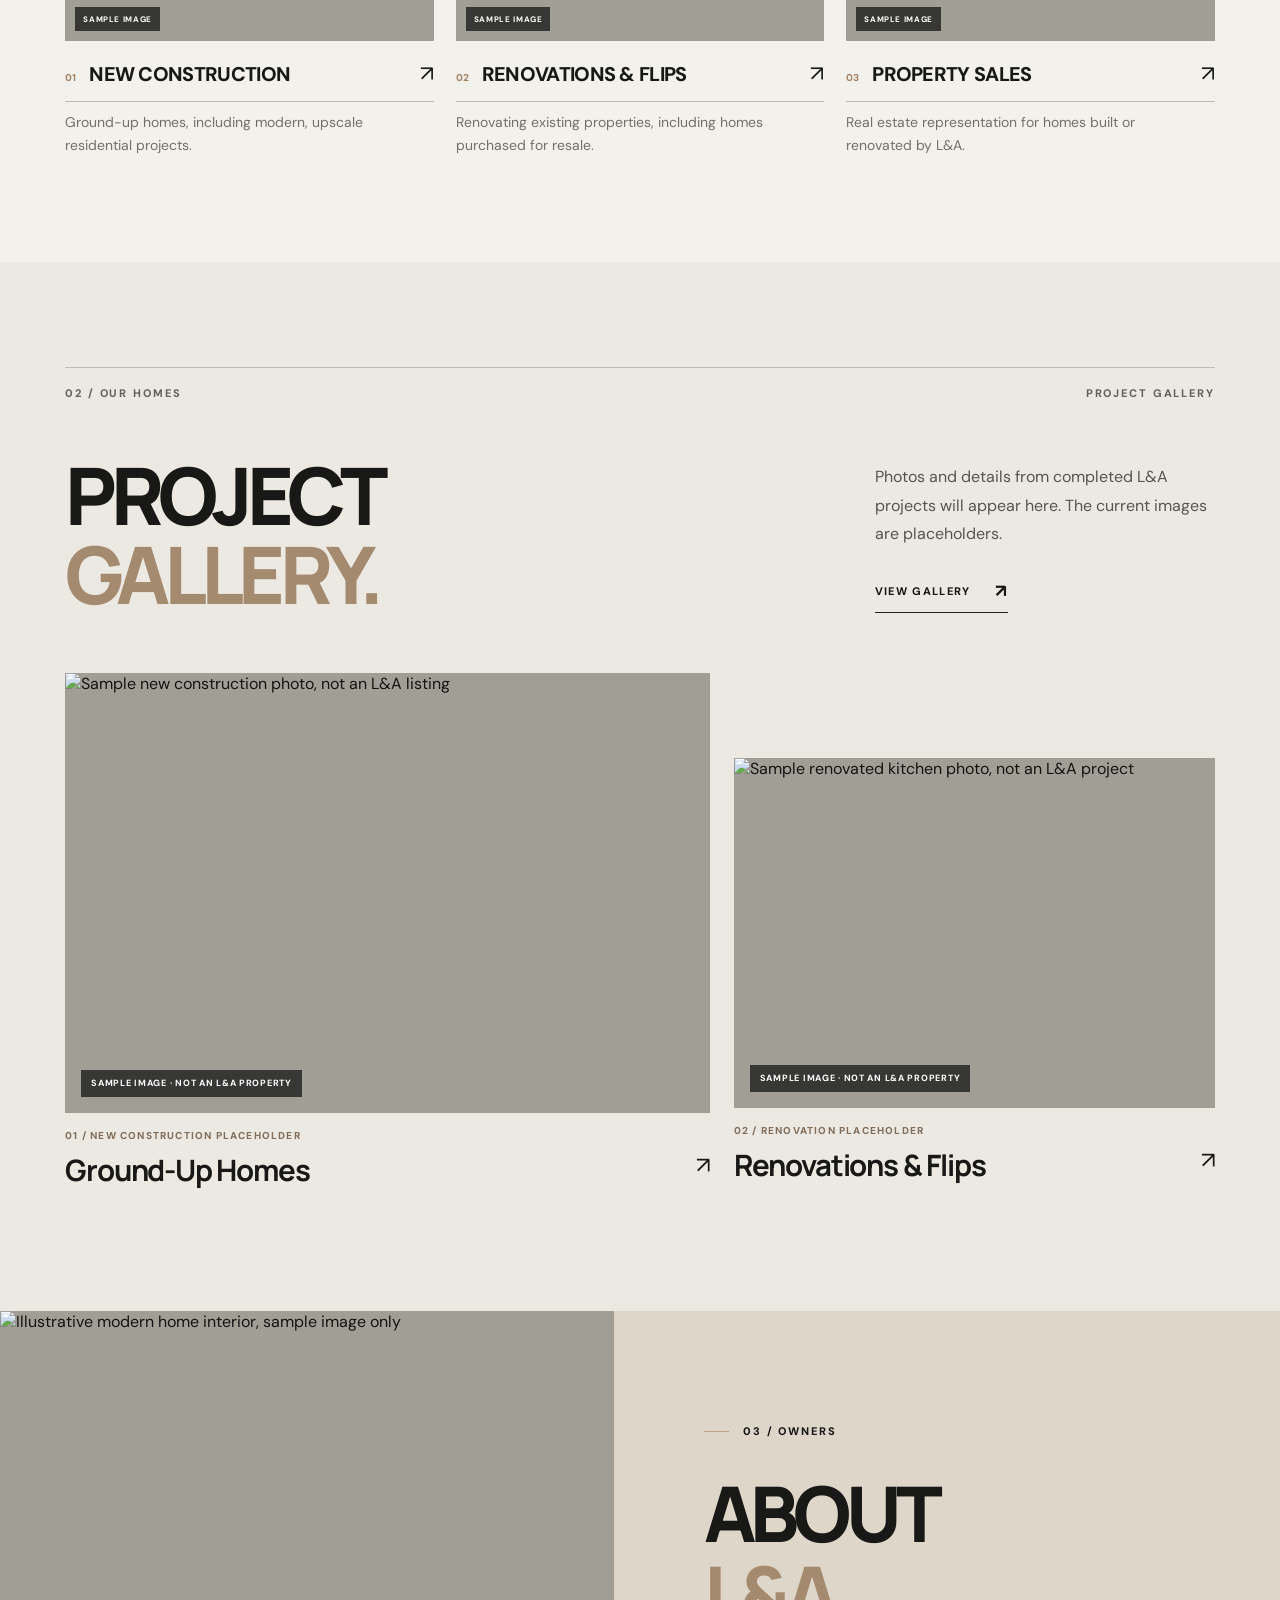
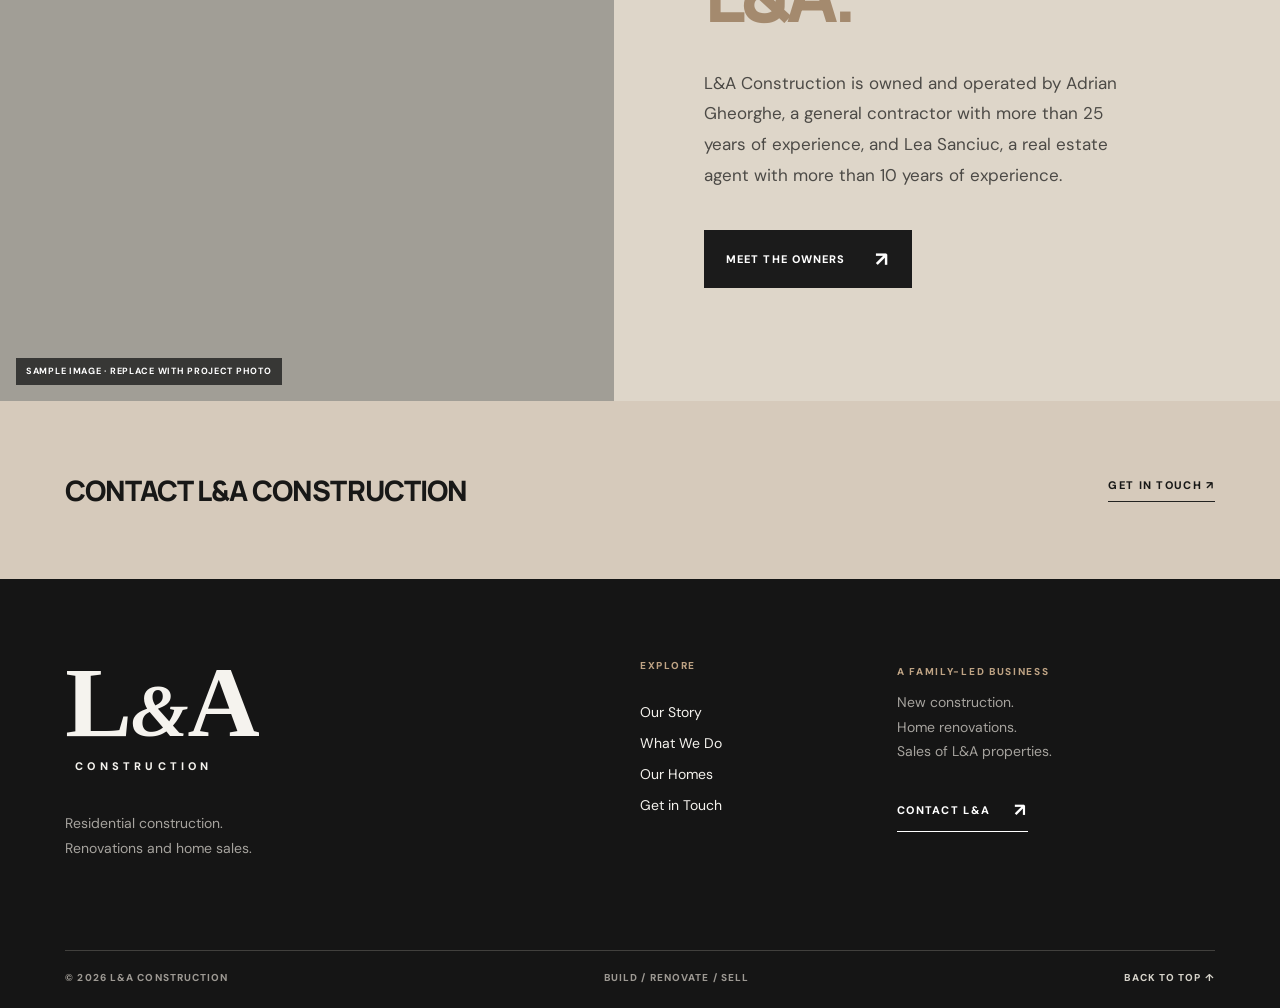
==== commit 6ae9ef11: "Revise homepage with straightforward construction and ownership information" ====
--- a/index.html
+++ b/index.html
@@ -1,4 +1,4 @@
-<!doctype html><html lang="en"><head><meta charset="utf-8"><meta name="viewport" content="width=device-width,initial-scale=1"><meta name="theme-color" content="#151515"><meta name="description" content="L&amp;A Construction: family-led luxury new builds, considered renovations, house flipping, and sales of homes we build or renovate."><title>Built to Make an Impact | L&amp;A Construction</title><link rel="icon" href="assets/favicon.svg" type="image/svg+xml"><link rel="preconnect" href="https://fonts.googleapis.com"><link rel="preconnect" href="https://fonts.gstatic.com" crossorigin><link href="https://fonts.googleapis.com/css2?family=DM+Sans:wght@400;500;600;700&family=Manrope:wght@400;500;600;700;800&display=swap" rel="stylesheet"><link rel="stylesheet" href="styles.css"></head><body class="home-page"><a class="skip-link" href="#main">Skip to main content</a><div class="utility-bar"><span>FAMILY-LED DESIGN &amp; CONSTRUCTION</span><span>BUILD <i>·</i> RENOVATE <i>·</i> SELL</span></div>
+<!doctype html><html lang="en"><head><meta charset="utf-8"><meta name="viewport" content="width=device-width,initial-scale=1"><meta name="theme-color" content="#151515"><meta name="description" content="L&amp;A Construction is a family-owned residential construction business providing ground-up construction, home renovations, house flipping, and sales of its own homes."><title>L&A Construction | New Homes, Renovations &amp; Property Sales</title><link rel="icon" href="assets/favicon.svg" type="image/svg+xml"><link rel="preconnect" href="https://fonts.googleapis.com"><link rel="preconnect" href="https://fonts.gstatic.com" crossorigin><link href="https://fonts.googleapis.com/css2?family=DM+Sans:wght@400;500;600;700&family=Manrope:wght@400;500;600;700;800&display=swap" rel="stylesheet"><link rel="stylesheet" href="styles.css"></head><body class="home-page"><a class="skip-link" href="#main">Skip to main content</a><div class="utility-bar"><span>FAMILY-LED DESIGN &amp; CONSTRUCTION</span><span>BUILD <i>·</i> RENOVATE <i>·</i> SELL</span></div>
 <header class="site-header" id="top">
  <a class="brand" href="index.html" aria-label="L and A Construction — home"><span class="brand-main">L<span class="amp">&amp;</span>A</span><span class="brand-sub">CONSTRUCTION</span></a>
  <nav id="primary-nav" class="main-nav" aria-label="Main navigation"><a href="index.html" class="nav-link active" aria-current="page">Home</a>
@@ -6,14 +6,66 @@
 <a href="services.html" class="nav-link " >Services</a>
 <a href="projects.html" class="nav-link " >Our Homes</a>
 <a href="contact.html" class="nav-link " >Contact</a></nav>
- <a class="header-cta" href="contact.html">LET'S TALK <span aria-hidden="true">↗</span></a>
+ <a class="header-cta" href="contact.html">CONTACT <span aria-hidden="true">↗</span></a>
  <button class="nav-toggle" type="button" aria-expanded="false" aria-controls="primary-nav" aria-label="Open navigation"><span></span><span></span></button>
 </header><main id="main">
-<section class="hero"><div class="hero-copy"><div class="eyebrow light"><span class="eyebrow-line"></span> WHERE CRAFT MEETS VISION</div><h1>BUILT<br>TO MAKE<br>AN <span>IMPACT.</span></h1><p>Luxury ground-up homes. Thoughtful renovations. A family-led approach to construction and real estate.</p><div class="hero-actions"><a class="btn btn-sand" href="services.html">EXPLORE OUR WORK <span aria-hidden="true">↗</span></a><a class="link-underline" href="about.html">OUR STORY <span aria-hidden="true">↗</span></a></div><div class="hero-index">01 / AN APPROACH THAT'S PERSONAL</div></div><div class="hero-image media-frame"><img src="assets/hero-exterior.jpg" alt="Illustrative modern luxury house exterior, sample image only; not a completed L&A Construction property" fetchpriority="high"><div class="hero-photo-tint"></div><span class="photo-label">CONCEPT IMAGE · REPLACE WITH REAL PROJECT PHOTO</span><div class="hero-side-caption">MADE TO FEEL DIFFERENT <span>↗</span></div></div></section>
-<section class="brand-ticker" aria-label="Core capabilities"><span>GROUND-UP CONSTRUCTION</span><b>✳</b><span>CONSIDERED RENOVATIONS</span><b>✳</b><span>SELECT PROPERTY SALES</span><b>✳</b><span>FAMILY-LED EXPERTISE</span></section>
-<section class="section intro-section"><div class="section-kicker"><span>01 / WHAT WE DO</span><span>ONE TEAM. EVERY ANGLE.</span></div><div class="intro-head"><h2>GOOD HOMES.<br><em>GREAT THINKING.</em></h2><div class="intro-right"><p>From an empty lot to the final walk-through, we bring together hands-on building experience and real estate insight to see a project all the way through.</p><a class="text-link" href="services.html">SEE ALL SERVICES <span aria-hidden="true">↗</span></a></div></div><div class="service-preview-grid"><a href="services.html#new-builds" class="service-preview"><div class="service-preview-media media-frame"><img src="assets/project-new-build.jpg" alt="Conceptual house exterior used as a placeholder for new construction"><span class="photo-label small">SAMPLE IMAGERY</span></div><div class="service-preview-title"><span>01</span><h3>NEW CONSTRUCTION</h3><span aria-hidden="true">↗</span></div><p>Modern, upscale homes crafted from the ground up.</p></a><a href="services.html#renovations" class="service-preview"><div class="service-preview-media media-frame"><img src="assets/project-renovation.jpg" alt="Conceptual house exterior used as a placeholder for a renovation"><span class="photo-label small">SAMPLE IMAGERY</span></div><div class="service-preview-title"><span>02</span><h3>RENOVATIONS & FLIPS</h3><span aria-hidden="true">↗</span></div><p>Thoughtful reinvention that gives existing homes new life.</p></a><a href="services.html#real-estate" class="service-preview"><div class="service-preview-media media-frame"><img src="assets/about-interior.jpg" alt="Conceptual residential interior used as a placeholder for property sales"><span class="photo-label small">SAMPLE IMAGERY</span></div><div class="service-preview-title"><span>03</span><h3>OUR HOME SALES</h3><span aria-hidden="true">↗</span></div><p>Real estate guidance for homes we build or renovate ourselves.</p></a></div></section>
-<section class="statement-section"><div class="statement-aside"><span>WHY L&amp;A</span><span>CONSTRUCTION + REAL ESTATE</span></div><div class="statement-main"><h2>A BUILDER'S<br>EYE. <span>AN AGENT'S</span><br>PERSPECTIVE.</h2><div class="statement-bottom"><p>Two complementary strengths. One shared standard. Our family approach keeps quality, market understanding, and the finished home in view from day one.</p><a class="circle-arrow" href="about.html" aria-label="Read about L and A Construction">↗</a></div></div></section>
-<section class="section showcase-section"><div class="section-kicker"><span>02 / SPACE FOR YOUR PROJECTS</span><span>PORTFOLIO PREVIEW</span></div><div class="heading-row"><h2>THE WORK<br><em>SPEAKS.</em></h2><div><p>We'll put your family's real completed homes here. Until then, these cards show how the portfolio will look.</p><a class="text-link" href="projects.html">VIEW THE PROJECT GALLERY <span aria-hidden="true">↗</span></a></div></div><div class="showcase-grid"><a class="project-feature primary" href="projects.html"><div class="media-frame"><img src="assets/project-new-build.jpg" alt="Illustrative custom house project image; placeholder only"><span class="photo-label">CONCEPT IMAGE · NOT A REAL LISTING</span></div><div class="project-feature-meta"><span>01 / CUSTOM BUILD SLOT</span><strong>Modern Home</strong><span aria-hidden="true">↗</span></div></a><a class="project-feature secondary" href="projects.html"><div class="media-frame"><img src="assets/project-kitchen.jpg" alt="Illustrative updated kitchen project image; placeholder only"><span class="photo-label">CONCEPT IMAGE · NOT A REAL LISTING</span></div><div class="project-feature-meta"><span>02 / RENOVATION SLOT</span><strong>A Fresh Perspective</strong><span aria-hidden="true">↗</span></div></a></div></section>
-<section class="about-teaser"><div class="about-photo media-frame"><img src="assets/about-interior.jpg" alt="Illustrative contemporary kitchen interior; sample image only"><span class="photo-label">CONCEPT IMAGE · REPLACE WITH REAL PROJECT PHOTO</span></div><div class="about-teaser-copy"><span class="eyebrow"><span class="eyebrow-line"></span> 03 / THE PEOPLE BEHIND THE WORK</span><h2>BUILT ON<br><em>FAMILY.</em></h2><p>Behind L&amp;A is a general contractor who knows the build inside and out and a real estate agent who understands how a home enters the market. Together, that means more care at every stage.</p><a href="about.html" class="btn btn-dark">MEET OUR APPROACH <span aria-hidden="true">↗</span></a></div></section>
-<section class="full-cta"><span class="eyebrow light"><span class="eyebrow-line"></span> YOUR NEXT CHAPTER STARTS HERE</span><h2>LET'S BUILD<br><em>SOMETHING</em><br>EXCEPTIONAL.</h2><a class="btn btn-sand" href="contact.html">START A CONVERSATION <span aria-hidden="true">↗</span></a></section>
-</main><footer class="site-footer"><div class="footer-main"><div><a href="index.html" class="footer-brand">L<span>&amp;</span>A<span class="footer-brand-small">CONSTRUCTION</span></a><p>Built with intention.<br>Presented with pride.</p></div><div class="footer-links"><span class="footer-label">EXPLORE</span><a href="about.html">Our Story</a><a href="services.html">What We Do</a><a href="projects.html">Our Homes</a><a href="contact.html">Get in Touch</a></div><div class="footer-aside"><span class="footer-label">A FAMILY-LED BUSINESS</span><p>Ground-up construction.<br>Meaningful renovation.<br>Thoughtful real estate.</p><a class="text-link light" href="contact.html">START A CONVERSATION <span aria-hidden="true">↗</span></a></div></div><div class="footer-bottom"><span>© <span id="year">2026</span> L&amp;A CONSTRUCTION</span><span>BUILD / RENOVATE / SELL</span><a href="#top">BACK TO TOP ↑</a></div></footer><script src="script.js" defer></script></body></html>+<section class="hero">
+  <div class="hero-copy">
+    <div class="eyebrow light"><span class="eyebrow-line"></span> L&amp;A CONSTRUCTION</div>
+    <h1>BUILD.<br>RENOVATE.<br><span>SELL.</span></h1>
+    <p>Ground-up residential construction, home renovations, and house flipping. We also handle the sale of homes we build or renovate.</p>
+    <div class="hero-actions">
+      <a class="btn btn-sand" href="services.html">OUR SERVICES <span aria-hidden="true">↗</span></a>
+      <a class="link-underline" href="about.html">ABOUT L&amp;A <span aria-hidden="true">↗</span></a>
+    </div>
+    <div class="hero-index">FAMILY-OWNED &amp; OPERATED</div>
+  </div>
+  <div class="hero-image media-frame">
+    <img src="assets/hero-exterior.jpg" alt="Illustrative modern residential home; sample image, not an L&amp;A project" fetchpriority="high">
+    <div class="hero-photo-tint"></div>
+    <span class="photo-label">SAMPLE IMAGE · REPLACE WITH L&amp;A PROJECT PHOTO</span>
+  </div>
+</section>
+<section class="section intro-section">
+  <div class="section-kicker"><span>01 / SERVICES</span><span>RESIDENTIAL CONSTRUCTION &amp; REAL ESTATE</span></div>
+  <div class="intro-head">
+    <h2>WHAT<br><em>WE DO.</em></h2>
+    <div class="intro-right"><p>Our work covers new residential builds, renovations and flips, and real estate sales for the properties we build or renovate.</p><a class="text-link" href="services.html">VIEW ALL SERVICES <span aria-hidden="true">↗</span></a></div>
+  </div>
+  <div class="service-preview-grid">
+    <a href="services.html#new-builds" class="service-preview">
+      <div class="service-preview-media media-frame"><img src="assets/project-new-build.jpg" alt="Sample photo of a newly built modern home; not an L&amp;A project" loading="lazy"><span class="photo-label small">SAMPLE IMAGE</span></div>
+      <div class="service-preview-title"><span>01</span><h3>NEW CONSTRUCTION</h3><span aria-hidden="true">↗</span></div>
+      <p>Ground-up homes, including modern, upscale residential projects.</p>
+    </a>
+    <a href="services.html#renovations" class="service-preview">
+      <div class="service-preview-media media-frame"><img src="assets/project-renovation.jpg" alt="Sample photo of a renovated home; not an L&amp;A project" loading="lazy"><span class="photo-label small">SAMPLE IMAGE</span></div>
+      <div class="service-preview-title"><span>02</span><h3>RENOVATIONS &amp; FLIPS</h3><span aria-hidden="true">↗</span></div>
+      <p>Renovating existing properties, including homes purchased for resale.</p>
+    </a>
+    <a href="services.html#real-estate" class="service-preview">
+      <div class="service-preview-media media-frame"><img src="assets/about-interior.jpg" alt="Sample residential interior; not an L&amp;A project" loading="lazy"><span class="photo-label small">SAMPLE IMAGE</span></div>
+      <div class="service-preview-title"><span>03</span><h3>PROPERTY SALES</h3><span aria-hidden="true">↗</span></div>
+      <p>Real estate representation for homes built or renovated by L&amp;A.</p>
+    </a>
+  </div>
+</section>
+<section class="section showcase-section">
+  <div class="section-kicker"><span>02 / OUR HOMES</span><span>PROJECT GALLERY</span></div>
+  <div class="heading-row"><h2>PROJECT<br><em>GALLERY.</em></h2><div><p>Photos and details from completed L&amp;A projects will appear here. The current images are placeholders.</p><a class="text-link" href="projects.html">VIEW GALLERY <span aria-hidden="true">↗</span></a></div></div>
+  <div class="showcase-grid">
+    <a class="project-feature primary" href="projects.html"><div class="media-frame"><img src="assets/project-new-build.jpg" alt="Sample new construction photo, not an L&amp;A listing" loading="lazy"><span class="photo-label">SAMPLE IMAGE · NOT AN L&amp;A PROPERTY</span></div><div class="project-feature-meta"><span>01 / NEW CONSTRUCTION PLACEHOLDER</span><strong>Ground-Up Homes</strong><span aria-hidden="true">↗</span></div></a>
+    <a class="project-feature secondary" href="projects.html"><div class="media-frame"><img src="assets/project-kitchen.jpg" alt="Sample renovated kitchen photo, not an L&amp;A project" loading="lazy"><span class="photo-label">SAMPLE IMAGE · NOT AN L&amp;A PROPERTY</span></div><div class="project-feature-meta"><span>02 / RENOVATION PLACEHOLDER</span><strong>Renovations &amp; Flips</strong><span aria-hidden="true">↗</span></div></a>
+  </div>
+</section>
+<section class="about-teaser">
+  <div class="about-photo media-frame"><img src="assets/about-interior.jpg" alt="Illustrative modern home interior, sample image only" loading="lazy"><span class="photo-label">SAMPLE IMAGE · REPLACE WITH PROJECT PHOTO</span></div>
+  <div class="about-teaser-copy">
+    <span class="eyebrow"><span class="eyebrow-line"></span> 03 / OWNERS</span>
+    <h2>ABOUT<br><em>L&amp;A.</em></h2>
+    <p>L&amp;A Construction is owned and operated by Adrian Gheorghe, a general contractor with more than 25 years of experience, and Lea Sanciuc, a real estate agent with more than 10 years of experience.</p>
+    <a href="about.html" class="btn btn-dark">MEET THE OWNERS <span aria-hidden="true">↗</span></a>
+  </div>
+</section>
+<section class="inset-cta"><p>CONTACT L&amp;A CONSTRUCTION</p><a class="text-link" href="contact.html">GET IN TOUCH ↗</a></section>
+</main><footer class="site-footer"><div class="footer-main"><div><a href="index.html" class="footer-brand">L<span>&amp;</span>A<span class="footer-brand-small">CONSTRUCTION</span></a><p>Residential construction.<br>Renovations and home sales.</p></div><div class="footer-links"><span class="footer-label">EXPLORE</span><a href="about.html">Our Story</a><a href="services.html">What We Do</a><a href="projects.html">Our Homes</a><a href="contact.html">Get in Touch</a></div><div class="footer-aside"><span class="footer-label">A FAMILY-LED BUSINESS</span><p>New construction.<br>Home renovations.<br>Sales of L&amp;A properties.</p><a class="text-link light" href="contact.html">CONTACT L&amp;A <span aria-hidden="true">↗</span></a></div></div><div class="footer-bottom"><span>© <span id="year">2026</span> L&amp;A CONSTRUCTION</span><span>BUILD / RENOVATE / SELL</span><a href="#top">BACK TO TOP ↑</a></div></footer><script src="script.js" defer></script></body></html>
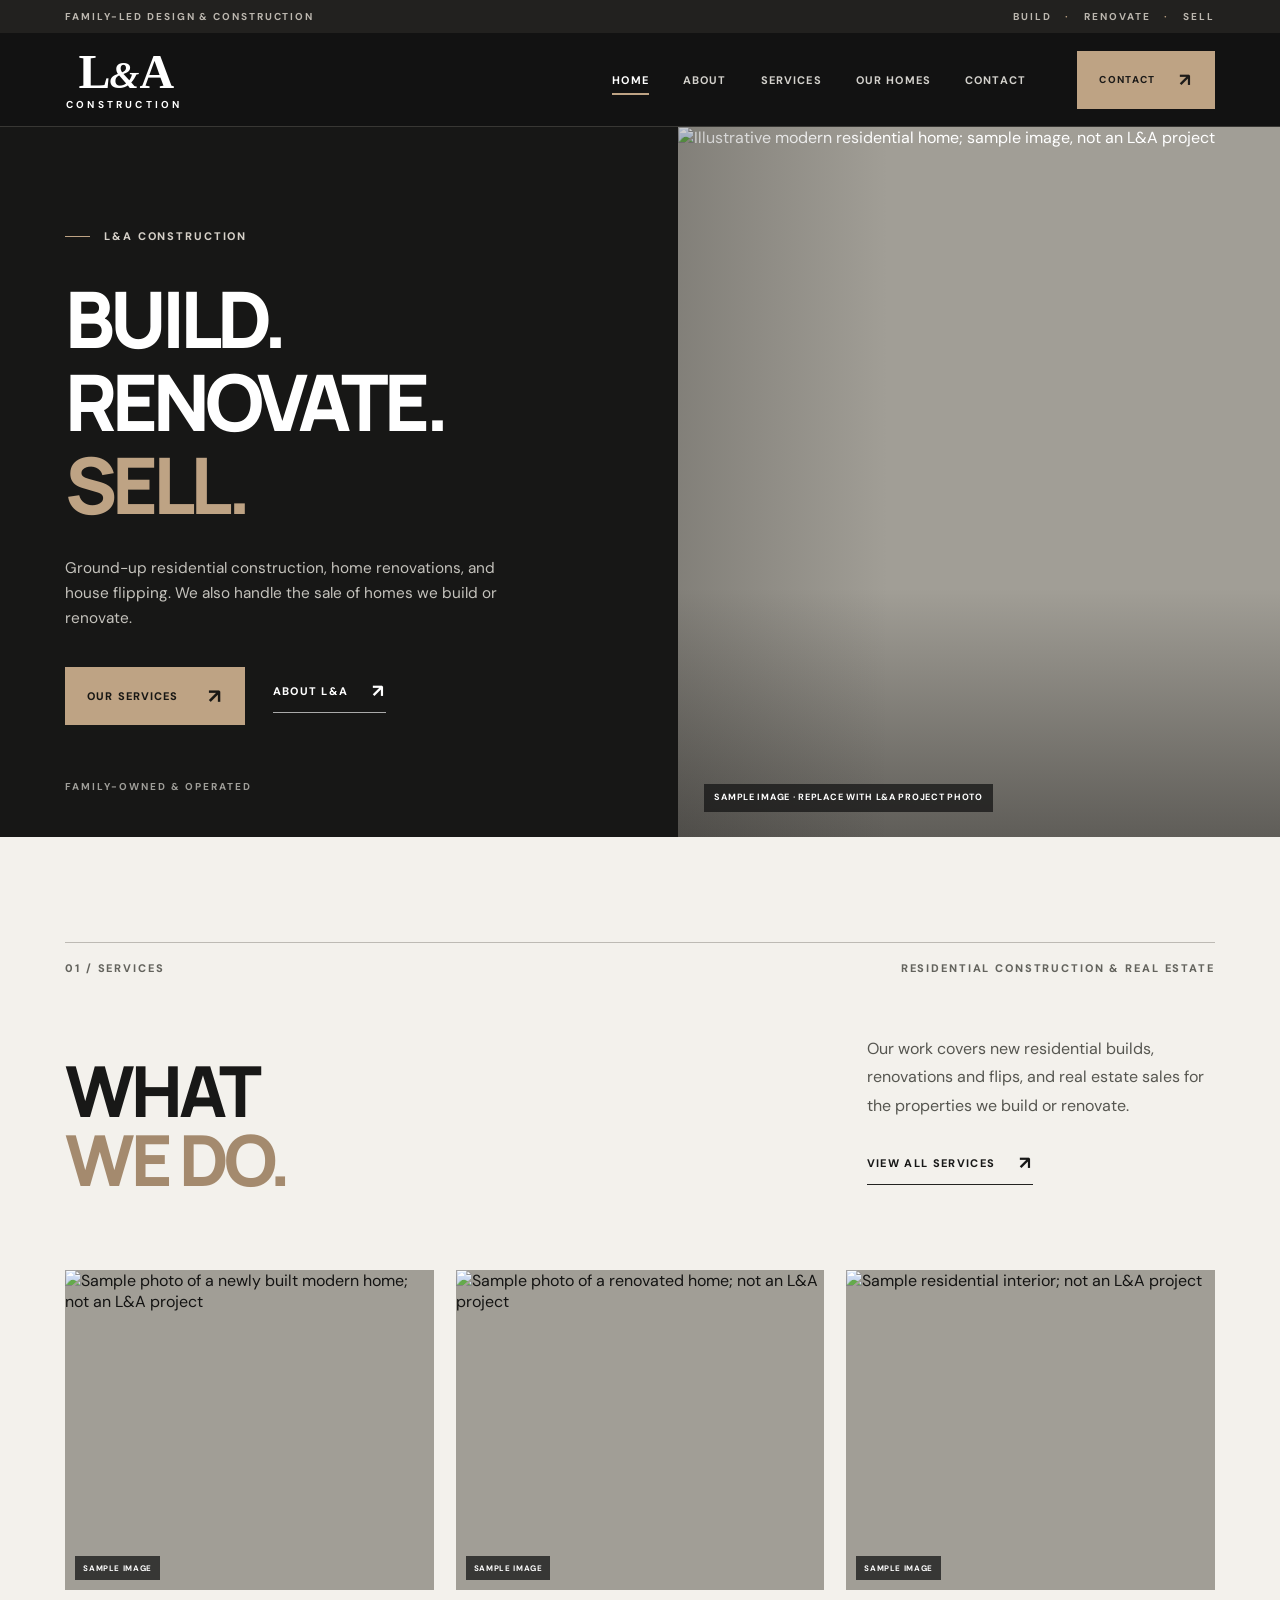
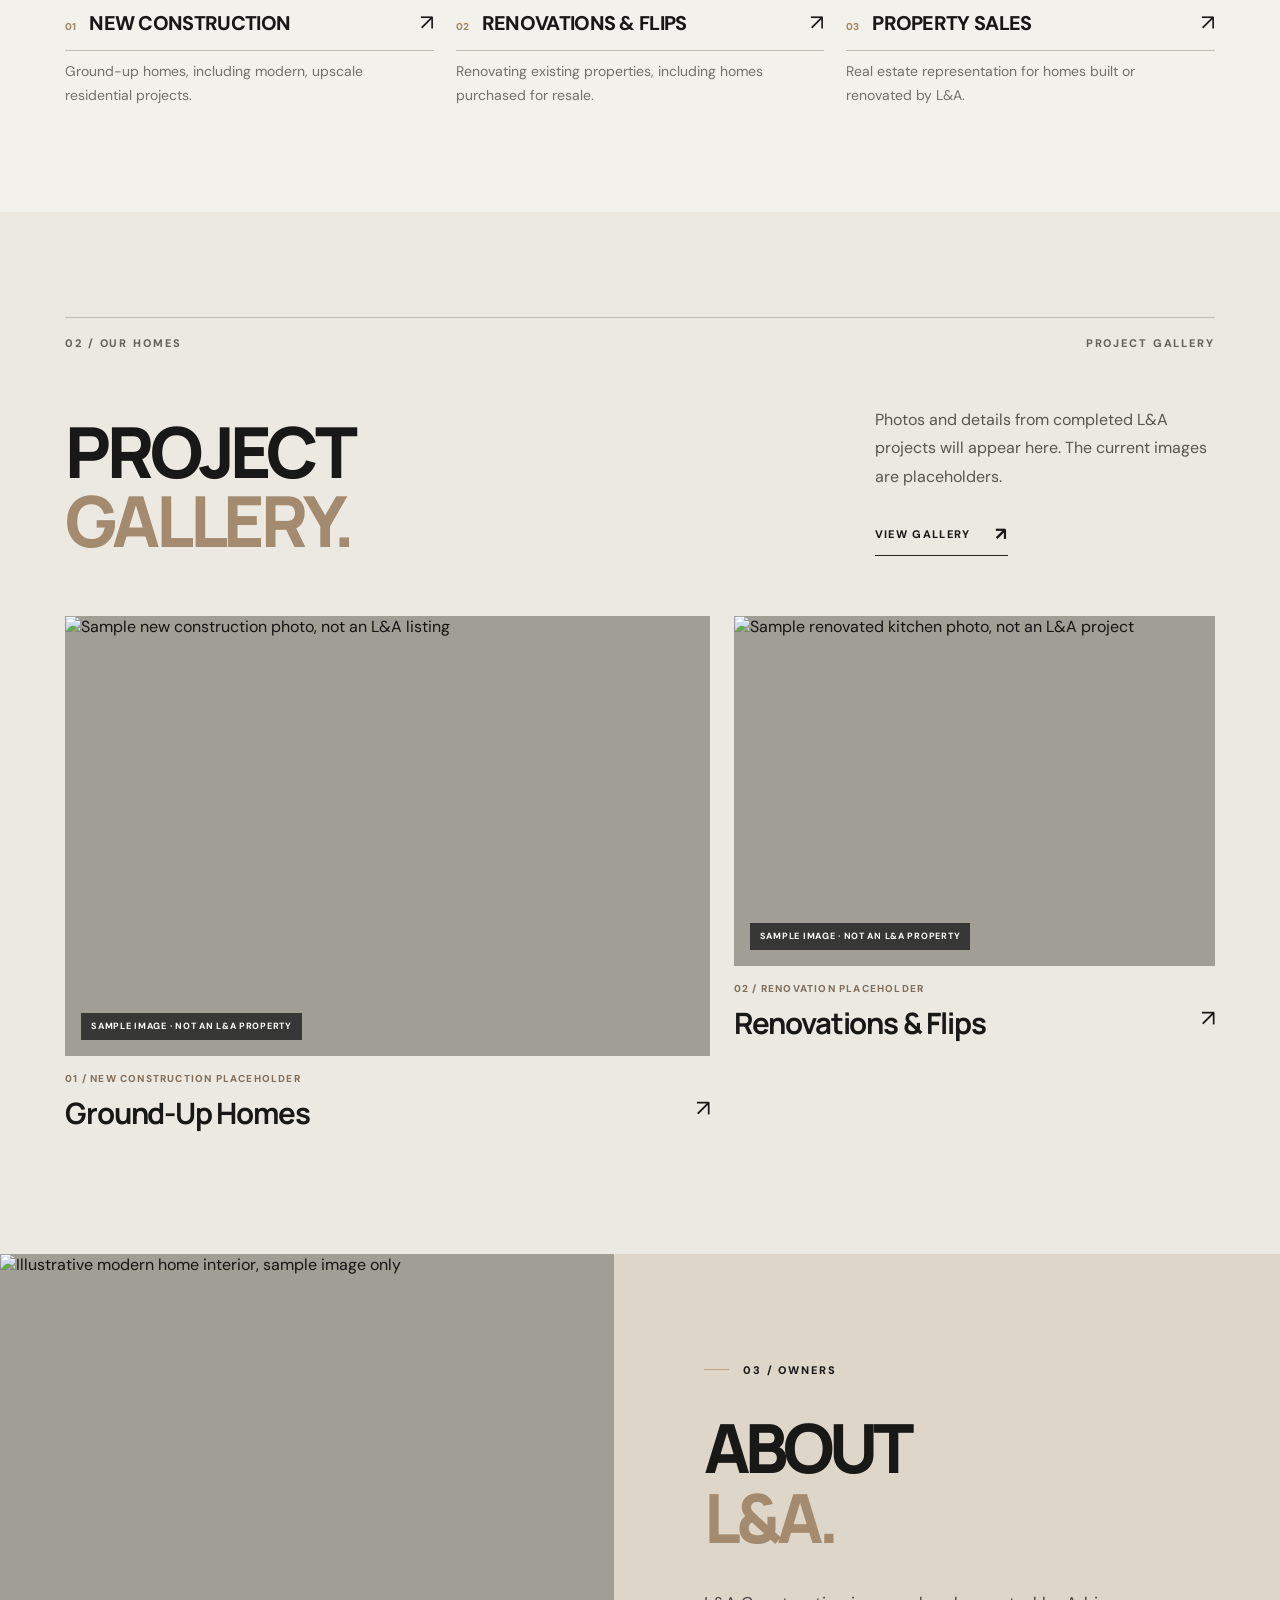
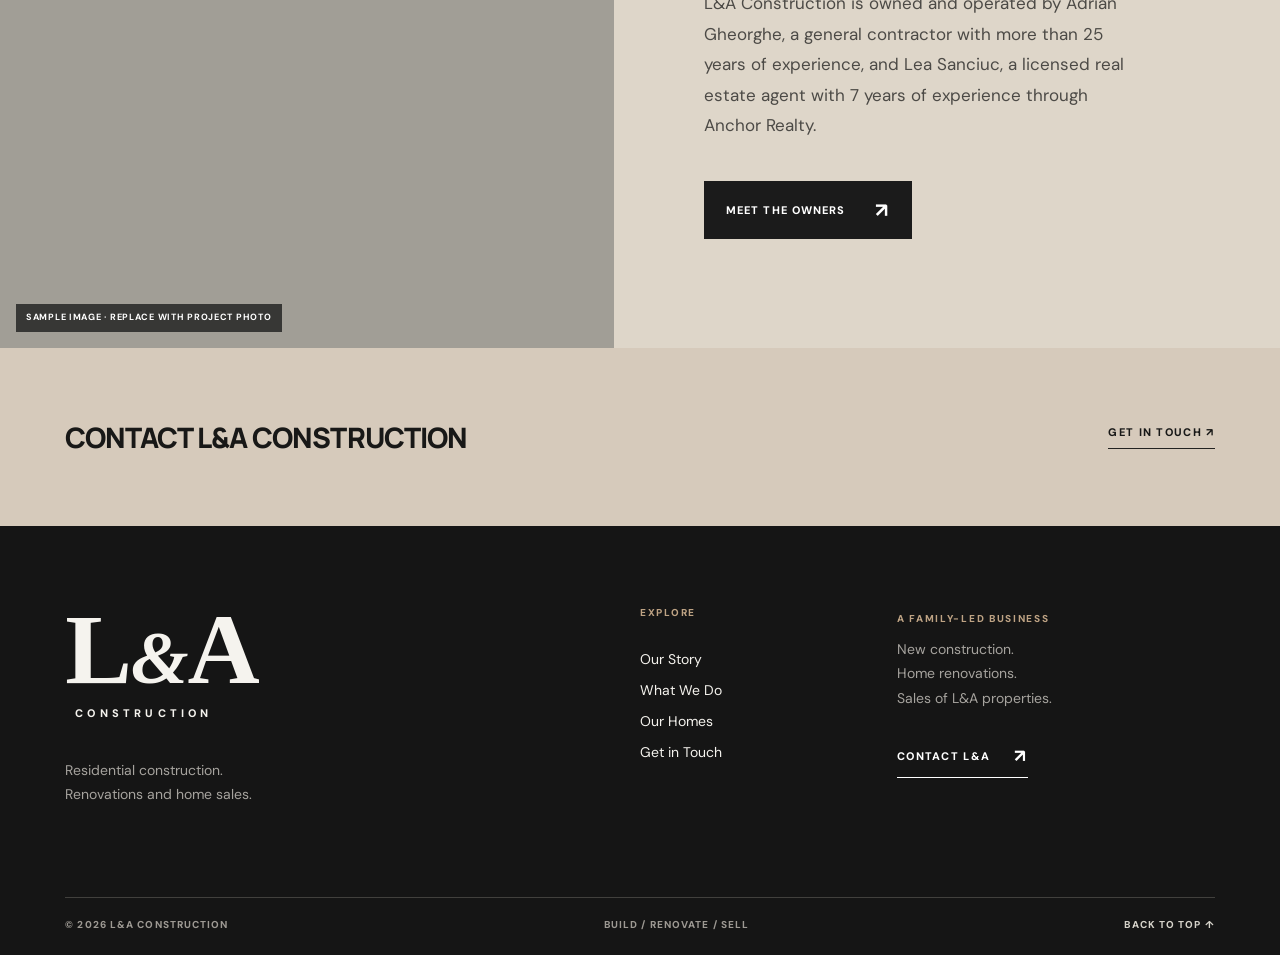
==== commit b452ca9b: "Correct Lea Sanciuc's real estate experience to 7 years" ====
--- a/index.html
+++ b/index.html
@@ -63,7 +63,7 @@
   <div class="about-teaser-copy">
     <span class="eyebrow"><span class="eyebrow-line"></span> 03 / OWNERS</span>
     <h2>ABOUT<br><em>L&amp;A.</em></h2>
-    <p>L&amp;A Construction is owned and operated by Adrian Gheorghe, a general contractor with more than 25 years of experience, and Lea Sanciuc, a real estate agent with more than 10 years of experience.</p>
+    <p>L&amp;A Construction is owned and operated by Adrian Gheorghe, a general contractor with more than 25 years of experience, and Lea Sanciuc, a licensed real estate agent with 7 years of experience through Anchor Realty.</p>
     <a href="about.html" class="btn btn-dark">MEET THE OWNERS <span aria-hidden="true">↗</span></a>
   </div>
 </section>
--- a/styles.css
+++ b/styles.css
@@ -24,3 +24,29 @@
 @media(max-width:900px){.site-header{height:80px}.nav-toggle{display:block;margin-left:auto;z-index:32}.main-nav{display:none;position:absolute;top:80px;left:0;right:0;background:#181817;flex-direction:column;align-items:stretch;gap:0;padding:17px var(--page-pad) 30px;box-shadow:0 10px 15px #0005}.main-nav.is-open{display:flex}.nav-link{padding:15px 0;font-size:14px;border-bottom:1px solid #353432}.nav-link:after{bottom:11px}.nav-toggle[aria-expanded="true"] span:first-child{transform:translateY(4px) rotate(45deg)}.nav-toggle[aria-expanded="true"] span:last-child{transform:translateY(-4px) rotate(-45deg)}.hero{grid-template-columns:1fr;min-height:0}.hero-copy{padding:83px var(--page-pad) 70px}.hero h1{font-size:clamp(68px,13.8vw,120px)}.hero-index{padding-top:60px}.hero-image{height:510px}.brand-ticker{flex-wrap:wrap;padding-top:25px;padding-bottom:25px}.intro-head,.heading-row{gap:40px;align-items:flex-start}.service-preview-grid{gap:14px}.statement-section{grid-template-columns:1fr}.statement-aside{flex-direction:row}.statement-main h2{font-size:clamp(55px,8.8vw,89px)}.showcase-grid{grid-template-columns:1fr 1fr}.project-feature .media-frame{height:340px}.project-feature.secondary{margin-top:65px}.project-feature.secondary .media-frame{height:290px}.about-teaser{grid-template-columns:1fr 1fr;min-height:580px}.about-teaser-copy{padding:70px 40px}.about-teaser-copy h2{font-size:clamp(60px,7vw,85px)}.page-hero h1{font-size:clamp(60px,9vw,99px)}.about-story-grid{min-height:590px}.about-story-copy{padding:70px 40px}.about-story-copy h2{font-size:65px}.values-section{gap:35px}.service-detail{grid-template-columns:1fr 1fr;min-height:620px}.service-detail h2{font-size:58px}.service-detail-copy{padding:65px 36px}.contact-grid{grid-template-columns:1fr 1fr}.contact-info{padding:75px 32px}.contact-form-wrap{padding:75px 32px}.form-row{grid-template-columns:1fr;gap:0}.footer-main{grid-template-columns:1.5fr .8fr 1fr}.footer-brand{font-size:80px}}
 @media(max-width:680px){:root{--page-pad:22px}.utility-bar{height:29px;font-size:8px;justify-content:center}.utility-bar span:last-child{display:none}.site-header{height:72px}.main-nav{top:72px}.brand-main{font-size:40px}.brand-sub{font-size:8px}.hero-copy{padding:70px var(--page-pad) 48px}.hero h1{font-size:clamp(53px,15vw,89px);line-height:.98;margin:28px 0}.hero-copy>p{font-size:15px}.hero-actions{gap:25px}.hero-index{padding-top:55px}.hero-image{height:460px}.hero-side-caption{display:none}.brand-ticker{display:grid;grid-template-columns:1fr auto 1fr;row-gap:15px;font-size:8px;min-height:0}.brand-ticker span:nth-of-type(3),.brand-ticker span:nth-of-type(4),.brand-ticker b:nth-of-type(3),.brand-ticker b:nth-of-type(4){display:none}.brand-ticker b{font-size:18px}.section{padding:76px var(--page-pad)}.section-kicker{font-size:9px}.section-kicker span:last-child{text-align:right}.intro-head,.heading-row{flex-direction:column;gap:30px;margin:47px 0}.intro-head h2,.heading-row h2{font-size:clamp(55px,13vw,90px)}.intro-right{max-width:100%}.intro-right p,.heading-row p{font-size:15px}.service-preview-grid{grid-template-columns:1fr;gap:42px}.service-preview-media{aspect-ratio:1.45}.service-preview-title h3{font-size:21px}.statement-section{padding:79px var(--page-pad)}.statement-main h2{font-size:clamp(42px,10vw,80px);margin:30px 0 35px}.statement-aside span:last-child{text-align:right}.statement-bottom{align-items:center}.statement-bottom p{font-size:14px}.circle-arrow{height:58px;width:58px;flex-basis:58px;font-size:27px}.showcase-grid{grid-template-columns:1fr;gap:25px}.project-feature .media-frame,.project-feature.secondary .media-frame{height:340px}.project-feature.secondary{margin-top:0}.about-teaser{grid-template-columns:1fr}.about-photo{height:450px}.about-teaser-copy{padding:75px var(--page-pad)}.about-teaser-copy h2{font-size:65px}.about-teaser-copy p{font-size:15px}.full-cta{padding:85px var(--page-pad)}.full-cta h2{font-size:clamp(53px,11.8vw,83px)}.page-hero{padding:43px var(--page-pad) 70px}.page-hero h1{font-size:clamp(47px,11vw,78px);margin:55px 0 60px}.page-hero-bottom{align-items:start;flex-direction:column;gap:24px}.page-hero-bottom p{font-size:16px}.about-story-grid{grid-template-columns:1fr}.about-story-image{height:450px}.about-story-copy{padding:72px var(--page-pad)}.about-story-copy h2{font-size:62px}.about-story-copy>p{font-size:15px}.people-grid{grid-template-columns:1fr;gap:17px;margin-top:48px}.person-card{padding:35px 29px;min-height:380px}.person-card h3{font-size:79px}.values-section{grid-template-columns:1fr;padding:75px var(--page-pad);gap:15px}.values-section h2{font-size:64px}.inset-cta{flex-direction:column;align-items:flex-start;padding:47px var(--page-pad)}.service-detail{grid-template-columns:1fr}.service-detail-media{height:430px}.service-detail-copy{padding:65px var(--page-pad)}.service-detail.reverse .service-detail-media{order:0}.service-detail.reverse .service-detail-copy{order:1}.service-detail h2{font-size:clamp(60px,12.5vw,80px);margin:45px 0 25px}.service-detail-copy>p{font-size:15px}.notice{grid-template-columns:1fr;gap:8px;padding:22px}.gallery-toolbar{flex-direction:column;align-items:flex-start}.filter-button{font-size:10px;padding:12px 10px}.filter-button span{margin-left:4px}.gallery-grid{grid-template-columns:1fr;gap:45px}.gallery-image{aspect-ratio:1.25}.gallery-details h2{font-size:31px}.contact-grid{grid-template-columns:1fr}.contact-info{padding:76px var(--page-pad)}.contact-info h2{font-size:67px}.contact-form-wrap{padding:70px var(--page-pad)}.contact-bottom-photo{height:310px}.contact-bottom-photo>div{display:flex;flex-direction:column;justify-content:center;gap:10px;font-size:37px}.contact-bottom-photo>div span{display:block}.footer-main{grid-template-columns:1fr 1fr;gap:50px 20px;padding-bottom:58px}.footer-main>div:first-child{grid-column:1 / -1}.footer-brand{font-size:82px}.footer-aside{grid-column:2}.footer-links{grid-column:1;grid-row:2}.footer-bottom{flex-wrap:wrap;gap:20px;font-size:9px}.footer-bottom span:nth-child(2){display:none}}
 @media(prefers-reduced-motion:reduce){html{scroll-behavior:auto}*,*:before,*:after{transition-duration:.01ms!important;animation-duration:.01ms!important}}
+
+/* Restrained presentation for the Home and About pages */
+.home-page .hero{min-height:650px}
+.home-page .hero-copy{padding-top:clamp(75px,8vw,118px)}
+.home-page .hero h1{font-size:clamp(52px,6.1vw,103px);letter-spacing:-.065em;line-height:1.06}
+.home-page .hero-copy>p{max-width:460px;line-height:1.65}
+.home-page .intro-head h2,.home-page .heading-row h2{font-size:clamp(52px,5.5vw,88px);letter-spacing:-.06em}
+.home-page .showcase-section .project-feature.secondary{margin-top:0}
+.home-page .about-teaser{min-height:560px}
+.home-page .about-teaser-copy h2{font-size:clamp(52px,5.3vw,86px)}
+.about-page .page-hero h1{font-size:clamp(58px,7.2vw,116px);margin:65px 0}
+.about-page .about-story-copy h2{font-size:clamp(43px,4vw,72px);letter-spacing:-.055em}
+.about-page .person-card{min-height:420px}
+.about-page .person-card h3{font-size:clamp(39px,4.3vw,68px);line-height:1.08;letter-spacing:-.055em;overflow-wrap:anywhere}
+.about-page .values-section h2{font-size:clamp(53px,5vw,80px)}
+@media(max-width:900px){
+.home-page .hero{min-height:0}
+.home-page .hero h1{font-size:clamp(55px,10vw,89px)}
+}
+@media(max-width:680px){
+.home-page .hero h1{font-size:clamp(46px,11.4vw,72px)}
+.home-page .hero-image{height:360px}
+.home-page .about-teaser{min-height:0}
+.about-page .person-card h3{font-size:clamp(43px,10vw,64px)}
+.about-page .page-hero h1{font-size:clamp(58px,12vw,80px)}
+}
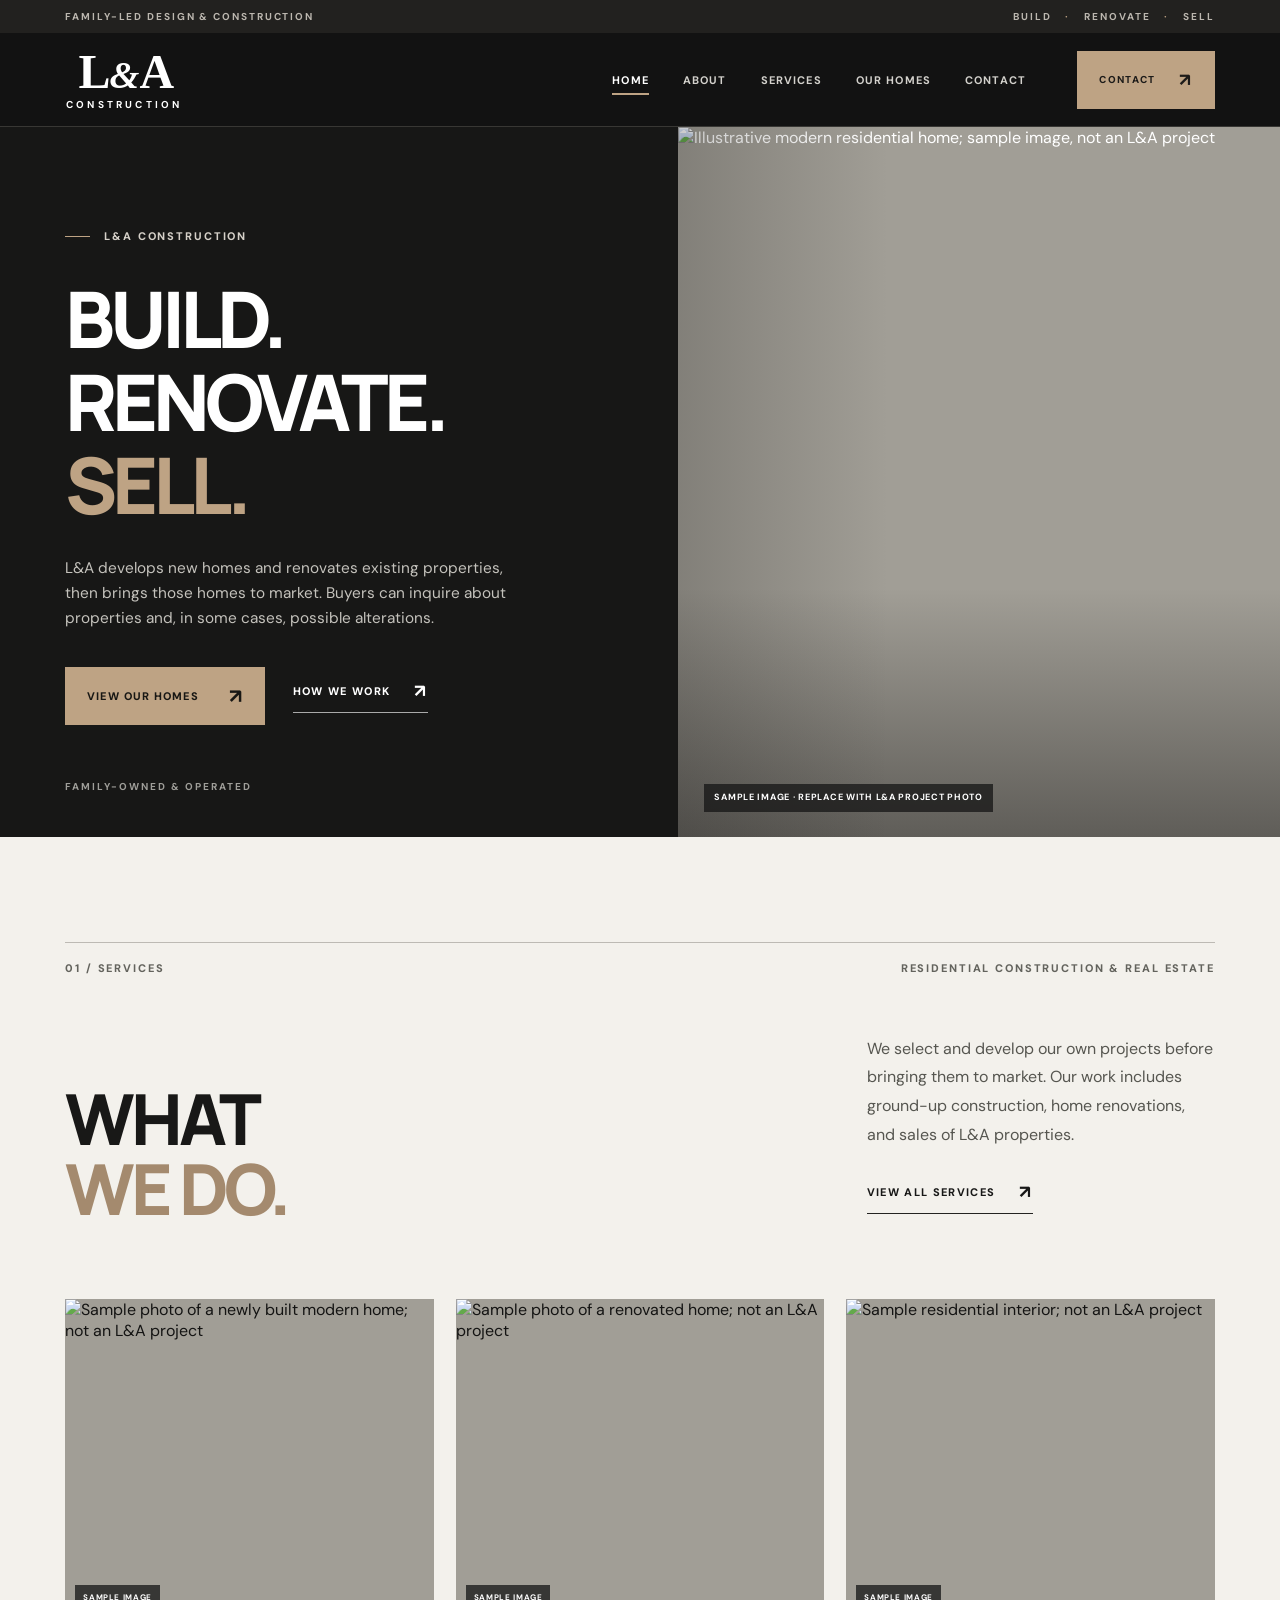
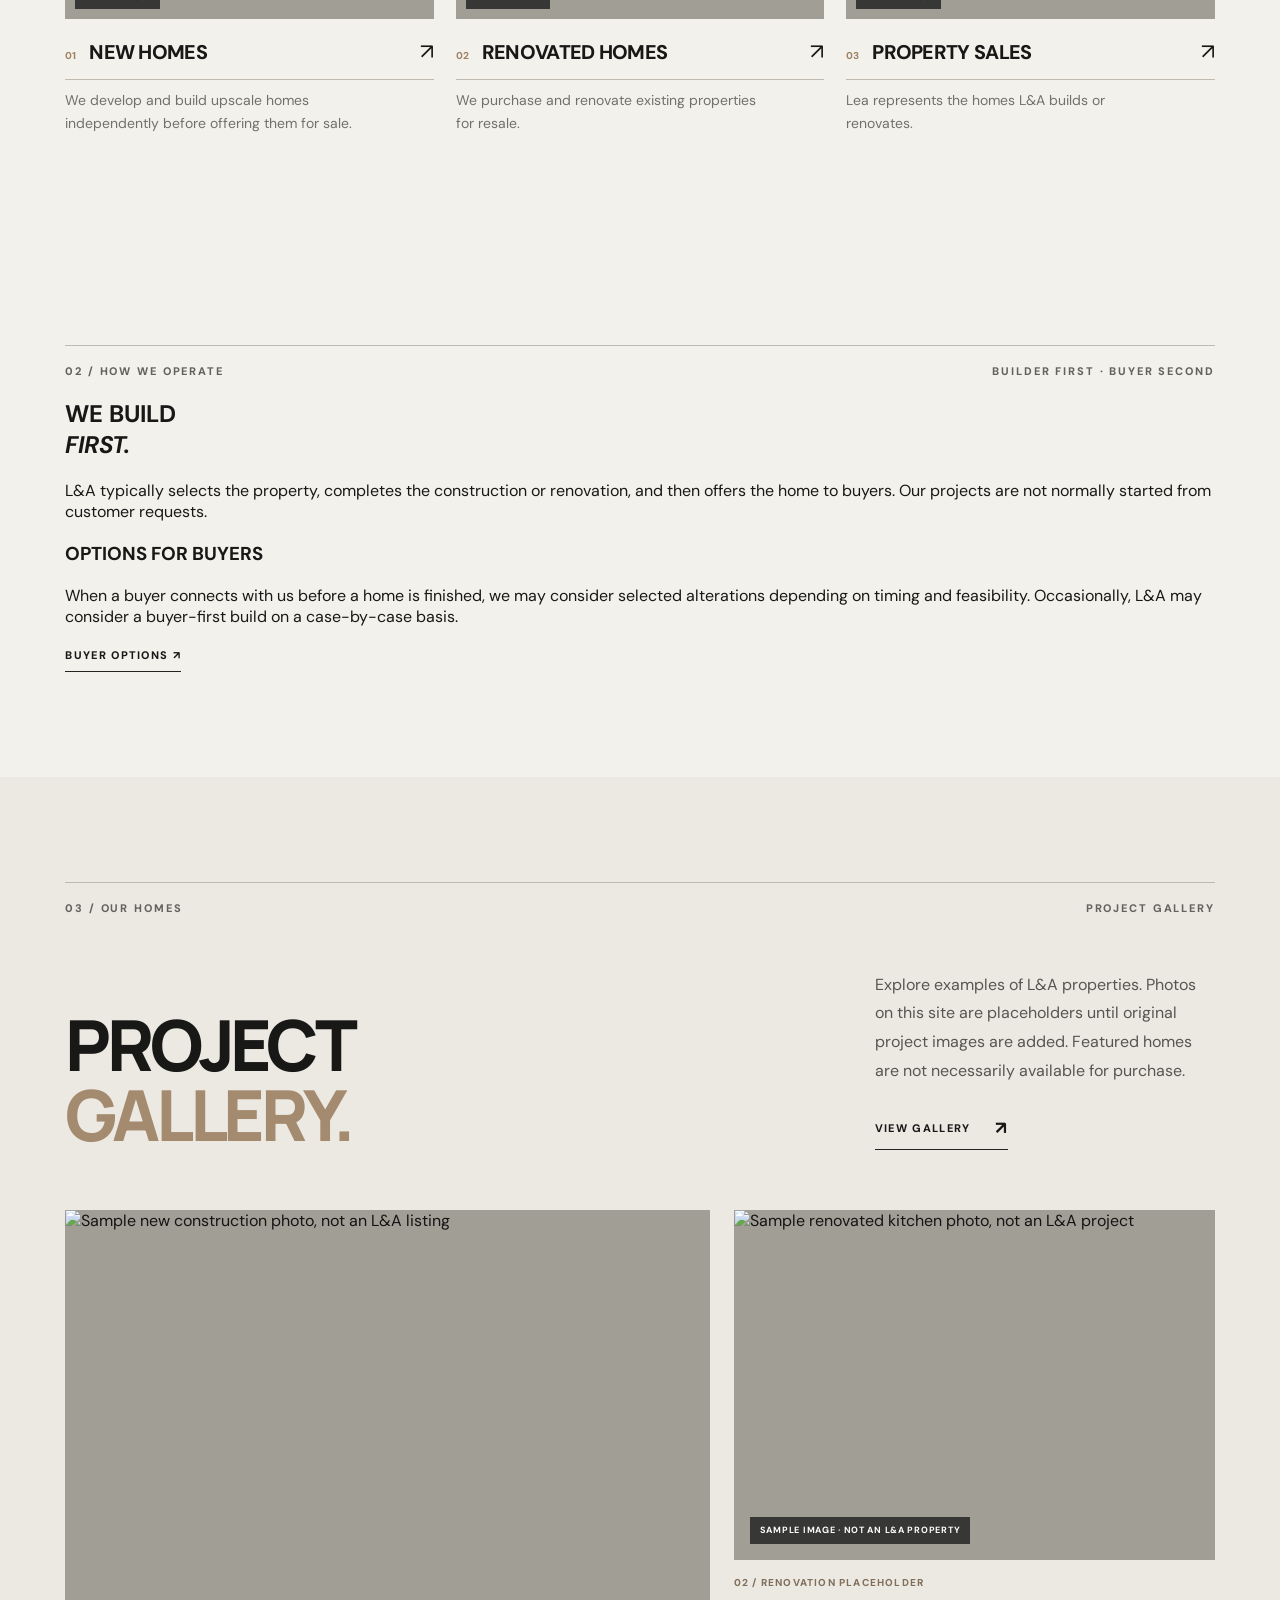
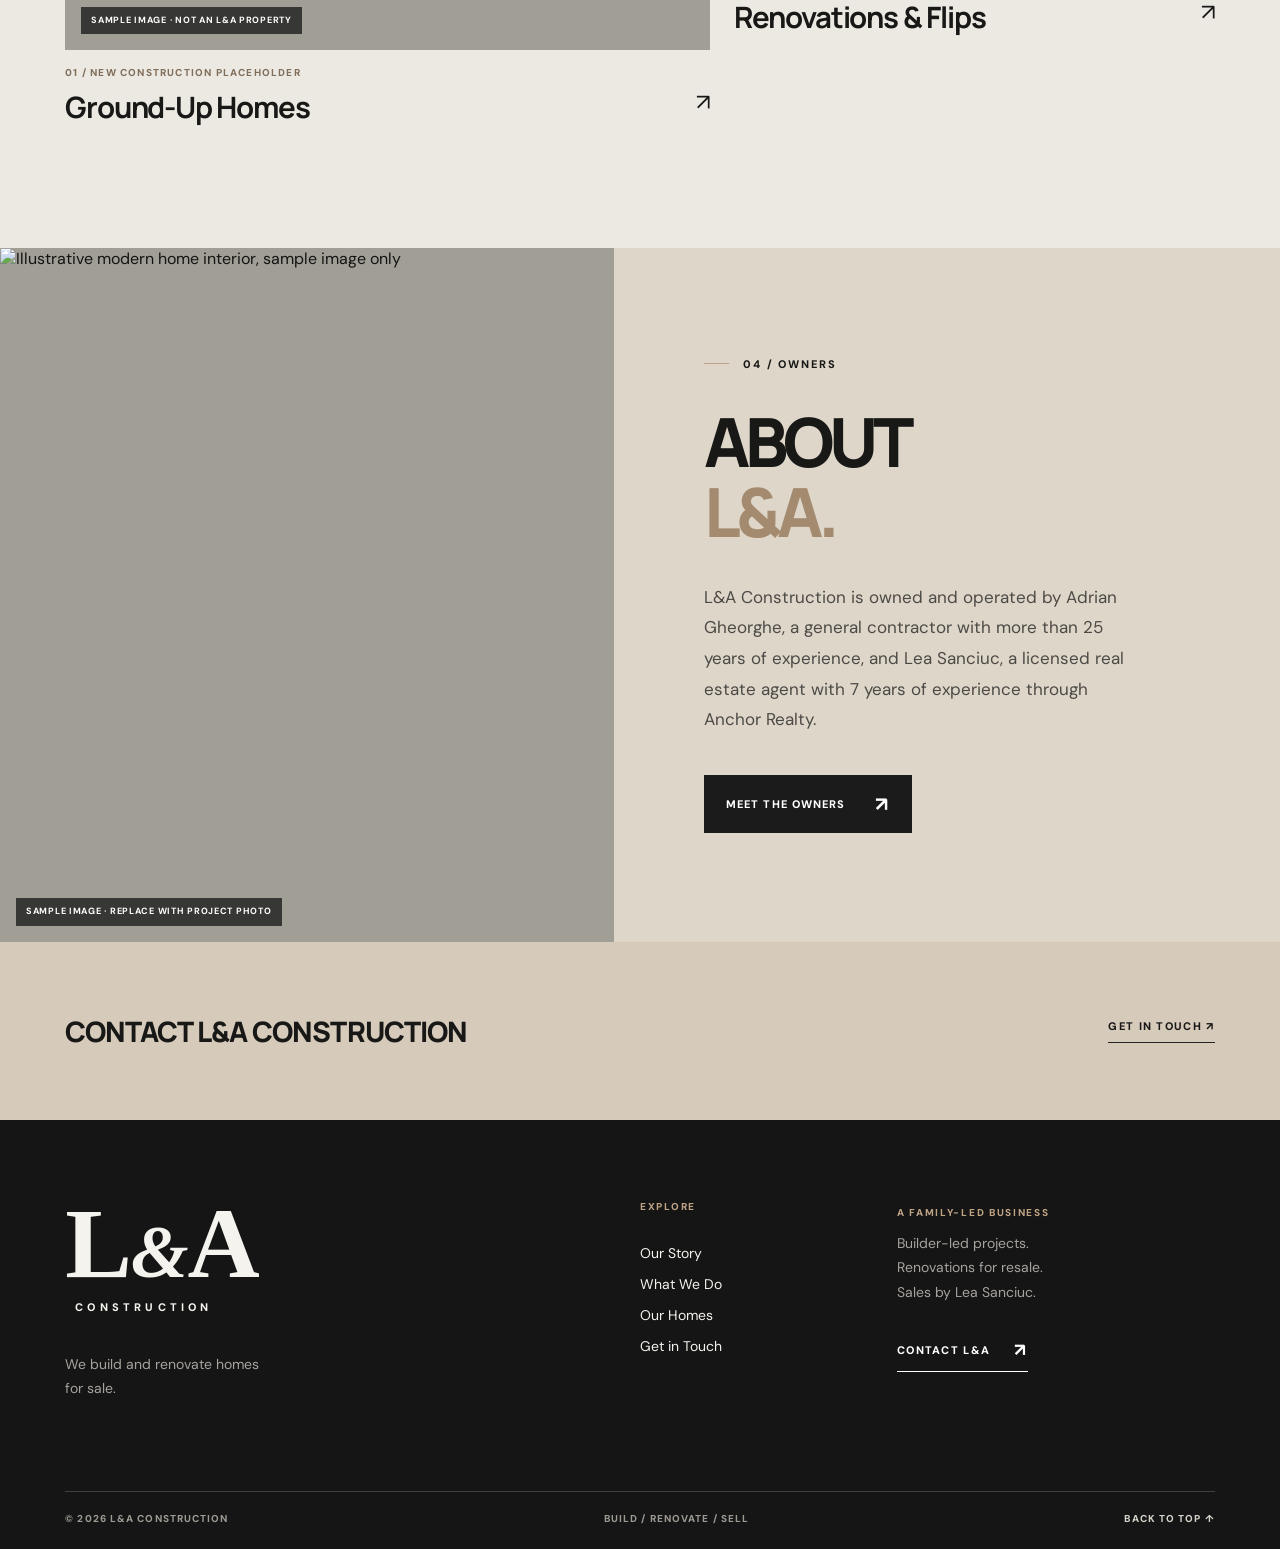
==== commit ebe8c385: "Position homepage around builder-led development and buyer options" ====
--- a/index.html
+++ b/index.html
@@ -1,4 +1,4 @@
-<!doctype html><html lang="en"><head><meta charset="utf-8"><meta name="viewport" content="width=device-width,initial-scale=1"><meta name="theme-color" content="#151515"><meta name="description" content="L&amp;A Construction is a family-owned residential construction business providing ground-up construction, home renovations, house flipping, and sales of its own homes."><title>L&A Construction | New Homes, Renovations &amp; Property Sales</title><link rel="icon" href="assets/favicon.svg" type="image/svg+xml"><link rel="preconnect" href="https://fonts.googleapis.com"><link rel="preconnect" href="https://fonts.gstatic.com" crossorigin><link href="https://fonts.googleapis.com/css2?family=DM+Sans:wght@400;500;600;700&family=Manrope:wght@400;500;600;700;800&display=swap" rel="stylesheet"><link rel="stylesheet" href="styles.css"></head><body class="home-page"><a class="skip-link" href="#main">Skip to main content</a><div class="utility-bar"><span>FAMILY-LED DESIGN &amp; CONSTRUCTION</span><span>BUILD <i>·</i> RENOVATE <i>·</i> SELL</span></div>
+<!doctype html><html lang="en"><head><meta charset="utf-8"><meta name="viewport" content="width=device-width,initial-scale=1"><meta name="theme-color" content="#151515"><meta name="description" content="L&amp;A Construction independently builds and renovates residential properties, then offers them for sale. Buyer-specific changes and occasional preconstruction arrangements may be considered."><title>L&A Construction | New Homes, Renovations &amp; Property Sales</title><link rel="icon" href="assets/favicon.svg" type="image/svg+xml"><link rel="preconnect" href="https://fonts.googleapis.com"><link rel="preconnect" href="https://fonts.gstatic.com" crossorigin><link href="https://fonts.googleapis.com/css2?family=DM+Sans:wght@400;500;600;700&family=Manrope:wght@400;500;600;700;800&display=swap" rel="stylesheet"><link rel="stylesheet" href="styles.css"></head><body class="home-page"><a class="skip-link" href="#main">Skip to main content</a><div class="utility-bar"><span>FAMILY-LED DESIGN &amp; CONSTRUCTION</span><span>BUILD <i>·</i> RENOVATE <i>·</i> SELL</span></div>
 <header class="site-header" id="top">
  <a class="brand" href="index.html" aria-label="L and A Construction — home"><span class="brand-main">L<span class="amp">&amp;</span>A</span><span class="brand-sub">CONSTRUCTION</span></a>
  <nav id="primary-nav" class="main-nav" aria-label="Main navigation"><a href="index.html" class="nav-link active" aria-current="page">Home</a>
@@ -13,10 +13,10 @@
   <div class="hero-copy">
     <div class="eyebrow light"><span class="eyebrow-line"></span> L&amp;A CONSTRUCTION</div>
     <h1>BUILD.<br>RENOVATE.<br><span>SELL.</span></h1>
-    <p>Ground-up residential construction, home renovations, and house flipping. We also handle the sale of homes we build or renovate.</p>
+    <p>L&amp;A develops new homes and renovates existing properties, then brings those homes to market. Buyers can inquire about properties and, in some cases, possible alterations.</p>
     <div class="hero-actions">
-      <a class="btn btn-sand" href="services.html">OUR SERVICES <span aria-hidden="true">↗</span></a>
-      <a class="link-underline" href="about.html">ABOUT L&amp;A <span aria-hidden="true">↗</span></a>
+      <a class="btn btn-sand" href="projects.html">VIEW OUR HOMES <span aria-hidden="true">↗</span></a>
+      <a class="link-underline" href="services.html">HOW WE WORK <span aria-hidden="true">↗</span></a>
     </div>
     <div class="hero-index">FAMILY-OWNED &amp; OPERATED</div>
   </div>
@@ -30,29 +30,35 @@
   <div class="section-kicker"><span>01 / SERVICES</span><span>RESIDENTIAL CONSTRUCTION &amp; REAL ESTATE</span></div>
   <div class="intro-head">
     <h2>WHAT<br><em>WE DO.</em></h2>
-    <div class="intro-right"><p>Our work covers new residential builds, renovations and flips, and real estate sales for the properties we build or renovate.</p><a class="text-link" href="services.html">VIEW ALL SERVICES <span aria-hidden="true">↗</span></a></div>
+    <div class="intro-right"><p>We select and develop our own projects before bringing them to market. Our work includes ground-up construction, home renovations, and sales of L&amp;A properties.</p><a class="text-link" href="services.html">VIEW ALL SERVICES <span aria-hidden="true">↗</span></a></div>
   </div>
   <div class="service-preview-grid">
     <a href="services.html#new-builds" class="service-preview">
       <div class="service-preview-media media-frame"><img src="assets/project-new-build.jpg" alt="Sample photo of a newly built modern home; not an L&amp;A project" loading="lazy"><span class="photo-label small">SAMPLE IMAGE</span></div>
-      <div class="service-preview-title"><span>01</span><h3>NEW CONSTRUCTION</h3><span aria-hidden="true">↗</span></div>
-      <p>Ground-up homes, including modern, upscale residential projects.</p>
+      <div class="service-preview-title"><span>01</span><h3>NEW HOMES</h3><span aria-hidden="true">↗</span></div>
+      <p>We develop and build upscale homes independently before offering them for sale.</p>
     </a>
     <a href="services.html#renovations" class="service-preview">
       <div class="service-preview-media media-frame"><img src="assets/project-renovation.jpg" alt="Sample photo of a renovated home; not an L&amp;A project" loading="lazy"><span class="photo-label small">SAMPLE IMAGE</span></div>
-      <div class="service-preview-title"><span>02</span><h3>RENOVATIONS &amp; FLIPS</h3><span aria-hidden="true">↗</span></div>
-      <p>Renovating existing properties, including homes purchased for resale.</p>
+      <div class="service-preview-title"><span>02</span><h3>RENOVATED HOMES</h3><span aria-hidden="true">↗</span></div>
+      <p>We purchase and renovate existing properties for resale.</p>
     </a>
     <a href="services.html#real-estate" class="service-preview">
       <div class="service-preview-media media-frame"><img src="assets/about-interior.jpg" alt="Sample residential interior; not an L&amp;A project" loading="lazy"><span class="photo-label small">SAMPLE IMAGE</span></div>
       <div class="service-preview-title"><span>03</span><h3>PROPERTY SALES</h3><span aria-hidden="true">↗</span></div>
-      <p>Real estate representation for homes built or renovated by L&amp;A.</p>
+      <p>Lea represents the homes L&amp;A builds or renovates.</p>
     </a>
   </div>
 </section>
+<section class="business-model section" aria-labelledby="model-heading">
+<div class="section-kicker"><span>02 / HOW WE OPERATE</span><span>BUILDER FIRST · BUYER SECOND</span></div>
+<div class="model-grid">
+  <div><h2 id="model-heading">WE BUILD<br><em>FIRST.</em></h2><p>L&amp;A typically selects the property, completes the construction or renovation, and then offers the home to buyers. Our projects are not normally started from customer requests.</p></div>
+  <div class="model-side"><h3>OPTIONS FOR BUYERS</h3><p>When a buyer connects with us before a home is finished, we may consider selected alterations depending on timing and feasibility. Occasionally, L&amp;A may consider a buyer-first build on a case-by-case basis.</p><a class="text-link" href="services.html#buyer-options">BUYER OPTIONS ↗</a></div>
+</div></section>
 <section class="section showcase-section">
-  <div class="section-kicker"><span>02 / OUR HOMES</span><span>PROJECT GALLERY</span></div>
-  <div class="heading-row"><h2>PROJECT<br><em>GALLERY.</em></h2><div><p>Photos and details from completed L&amp;A projects will appear here. The current images are placeholders.</p><a class="text-link" href="projects.html">VIEW GALLERY <span aria-hidden="true">↗</span></a></div></div>
+  <div class="section-kicker"><span>03 / OUR HOMES</span><span>PROJECT GALLERY</span></div>
+  <div class="heading-row"><h2>PROJECT<br><em>GALLERY.</em></h2><div><p>Explore examples of L&amp;A properties. Photos on this site are placeholders until original project images are added. Featured homes are not necessarily available for purchase.</p><a class="text-link" href="projects.html">VIEW GALLERY <span aria-hidden="true">↗</span></a></div></div>
   <div class="showcase-grid">
     <a class="project-feature primary" href="projects.html"><div class="media-frame"><img src="assets/project-new-build.jpg" alt="Sample new construction photo, not an L&amp;A listing" loading="lazy"><span class="photo-label">SAMPLE IMAGE · NOT AN L&amp;A PROPERTY</span></div><div class="project-feature-meta"><span>01 / NEW CONSTRUCTION PLACEHOLDER</span><strong>Ground-Up Homes</strong><span aria-hidden="true">↗</span></div></a>
     <a class="project-feature secondary" href="projects.html"><div class="media-frame"><img src="assets/project-kitchen.jpg" alt="Sample renovated kitchen photo, not an L&amp;A project" loading="lazy"><span class="photo-label">SAMPLE IMAGE · NOT AN L&amp;A PROPERTY</span></div><div class="project-feature-meta"><span>02 / RENOVATION PLACEHOLDER</span><strong>Renovations &amp; Flips</strong><span aria-hidden="true">↗</span></div></a>
@@ -61,11 +67,11 @@
 <section class="about-teaser">
   <div class="about-photo media-frame"><img src="assets/about-interior.jpg" alt="Illustrative modern home interior, sample image only" loading="lazy"><span class="photo-label">SAMPLE IMAGE · REPLACE WITH PROJECT PHOTO</span></div>
   <div class="about-teaser-copy">
-    <span class="eyebrow"><span class="eyebrow-line"></span> 03 / OWNERS</span>
+    <span class="eyebrow"><span class="eyebrow-line"></span> 04 / OWNERS</span>
     <h2>ABOUT<br><em>L&amp;A.</em></h2>
     <p>L&amp;A Construction is owned and operated by Adrian Gheorghe, a general contractor with more than 25 years of experience, and Lea Sanciuc, a licensed real estate agent with 7 years of experience through Anchor Realty.</p>
     <a href="about.html" class="btn btn-dark">MEET THE OWNERS <span aria-hidden="true">↗</span></a>
   </div>
 </section>
 <section class="inset-cta"><p>CONTACT L&amp;A CONSTRUCTION</p><a class="text-link" href="contact.html">GET IN TOUCH ↗</a></section>
-</main><footer class="site-footer"><div class="footer-main"><div><a href="index.html" class="footer-brand">L<span>&amp;</span>A<span class="footer-brand-small">CONSTRUCTION</span></a><p>Residential construction.<br>Renovations and home sales.</p></div><div class="footer-links"><span class="footer-label">EXPLORE</span><a href="about.html">Our Story</a><a href="services.html">What We Do</a><a href="projects.html">Our Homes</a><a href="contact.html">Get in Touch</a></div><div class="footer-aside"><span class="footer-label">A FAMILY-LED BUSINESS</span><p>New construction.<br>Home renovations.<br>Sales of L&amp;A properties.</p><a class="text-link light" href="contact.html">CONTACT L&amp;A <span aria-hidden="true">↗</span></a></div></div><div class="footer-bottom"><span>© <span id="year">2026</span> L&amp;A CONSTRUCTION</span><span>BUILD / RENOVATE / SELL</span><a href="#top">BACK TO TOP ↑</a></div></footer><script src="script.js" defer></script></body></html>+</main><footer class="site-footer"><div class="footer-main"><div><a href="index.html" class="footer-brand">L<span>&amp;</span>A<span class="footer-brand-small">CONSTRUCTION</span></a><p>We build and renovate homes<br>for sale.</p></div><div class="footer-links"><span class="footer-label">EXPLORE</span><a href="about.html">Our Story</a><a href="services.html">What We Do</a><a href="projects.html">Our Homes</a><a href="contact.html">Get in Touch</a></div><div class="footer-aside"><span class="footer-label">A FAMILY-LED BUSINESS</span><p>Builder-led projects.<br>Renovations for resale.<br>Sales by Lea Sanciuc.</p><a class="text-link light" href="contact.html">CONTACT L&amp;A <span aria-hidden="true">↗</span></a></div></div><div class="footer-bottom"><span>© <span id="year">2026</span> L&amp;A CONSTRUCTION</span><span>BUILD / RENOVATE / SELL</span><a href="#top">BACK TO TOP ↑</a></div></footer><script src="script.js" defer></script></body></html>
--- a/styles.css
+++ b/styles.css
@@ -50,3 +50,10 @@
 .about-page .person-card h3{font-size:clamp(43px,10vw,64px)}
 .about-page .page-hero h1{font-size:clamp(58px,12vw,80px)}
 }
+
+/* Verified project cards and agent information */
+.projects-page .property-link{display:inline-block;font-size:12px;font-weight:800;letter-spacing:.06em;text-transform:uppercase;border-bottom:1px solid currentColor;padding:12px 0 4px;margin-top:6px;color:#544b41}
+.projects-page .gallery-details h2{font-size:clamp(23px,2.7vw,37px);overflow-wrap:anywhere}
+.projects-page .gallery-count{letter-spacing:.07em}
+.about-page .agent-detail{font-size:14px!important;line-height:1.75!important;color:#45433f!important;margin:0 0 25px!important}
+.about-page .agent-detail a{display:inline-block;border-bottom:1px solid #8c7860;padding-bottom:2px;margin-top:9px;font-weight:700}
